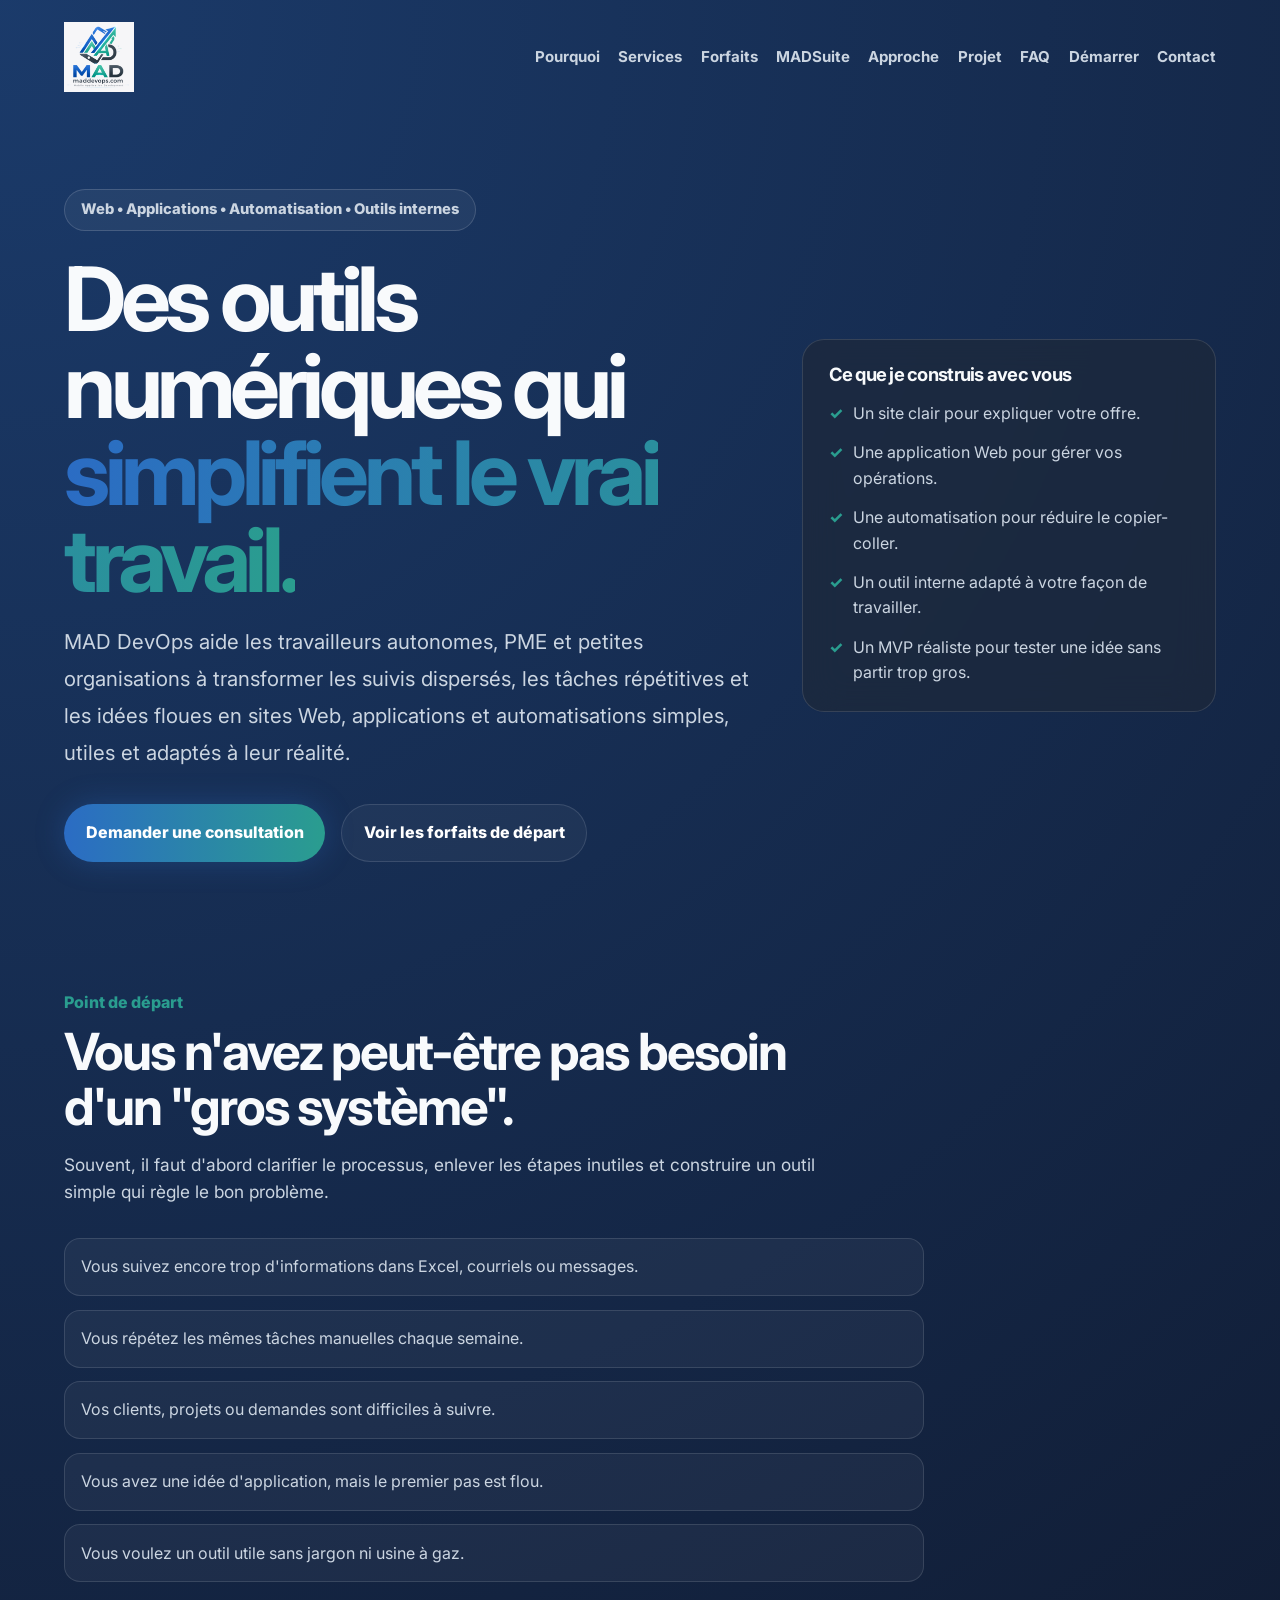
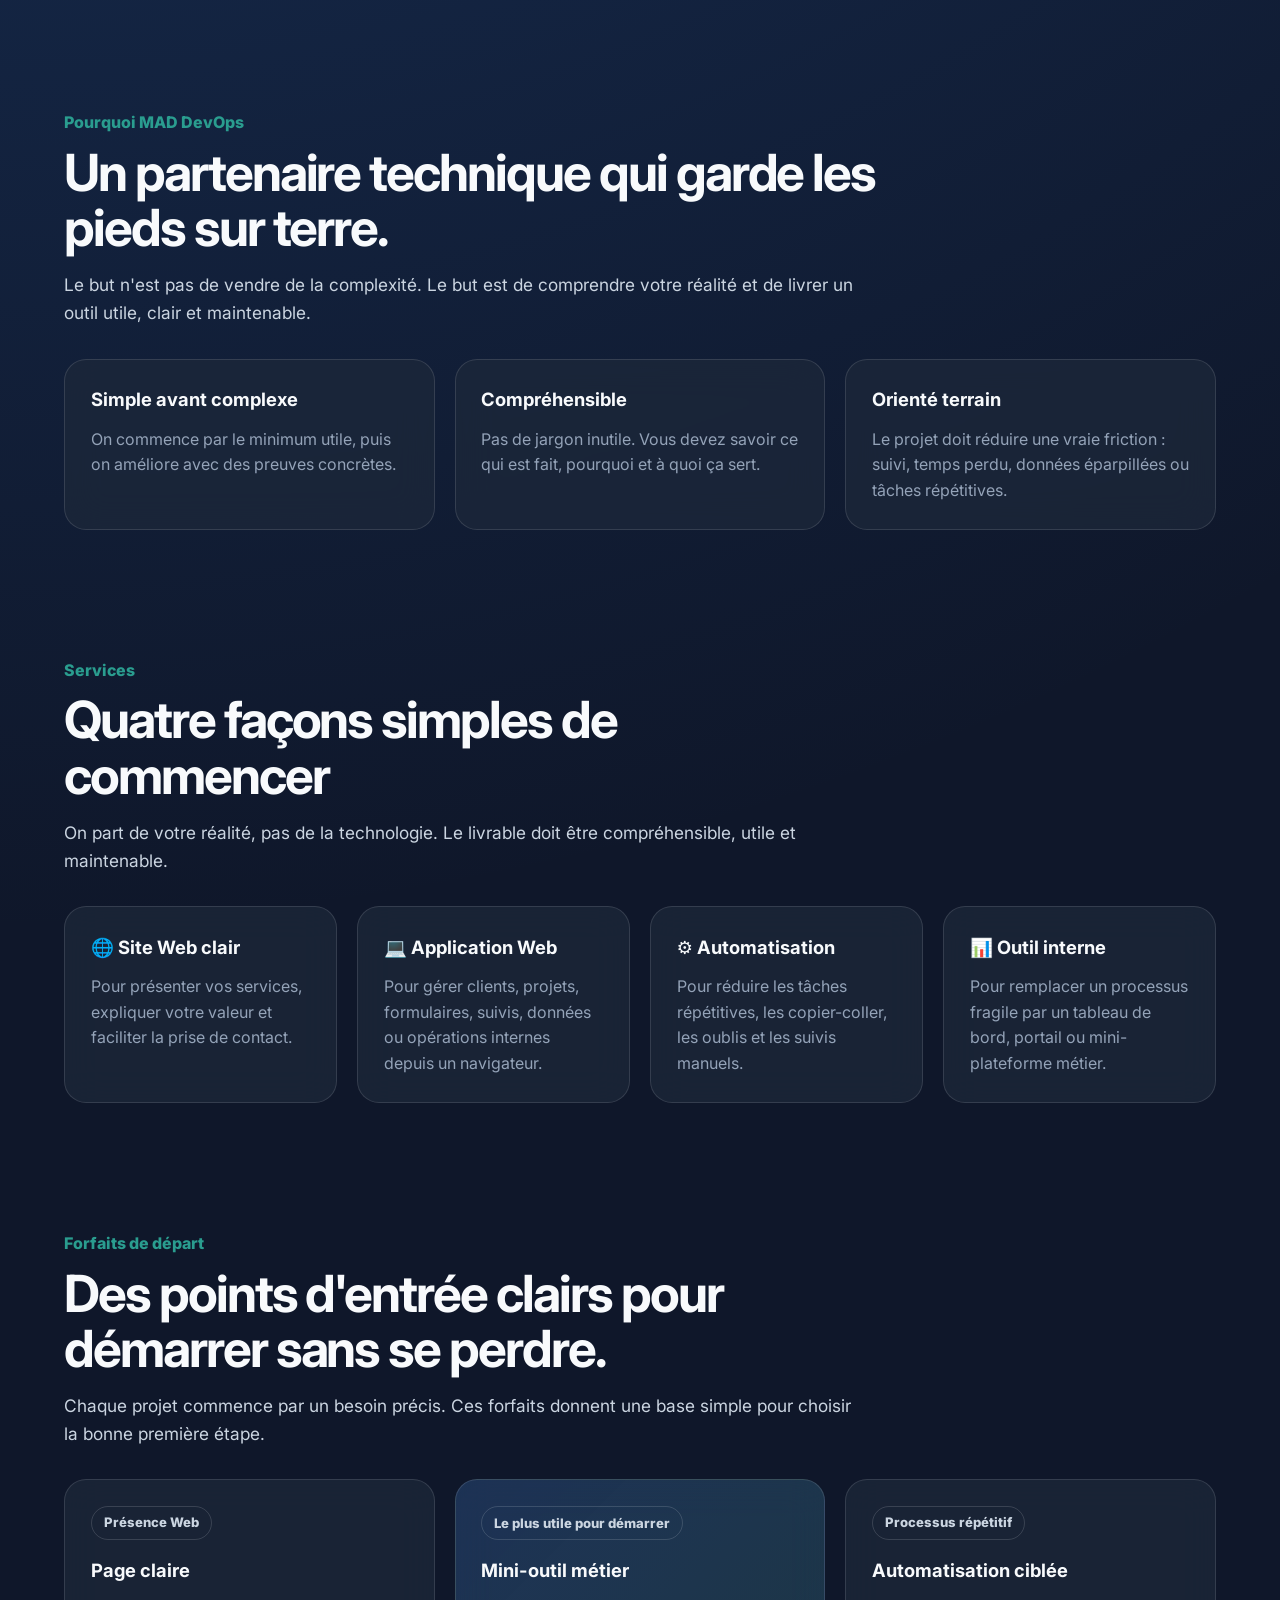
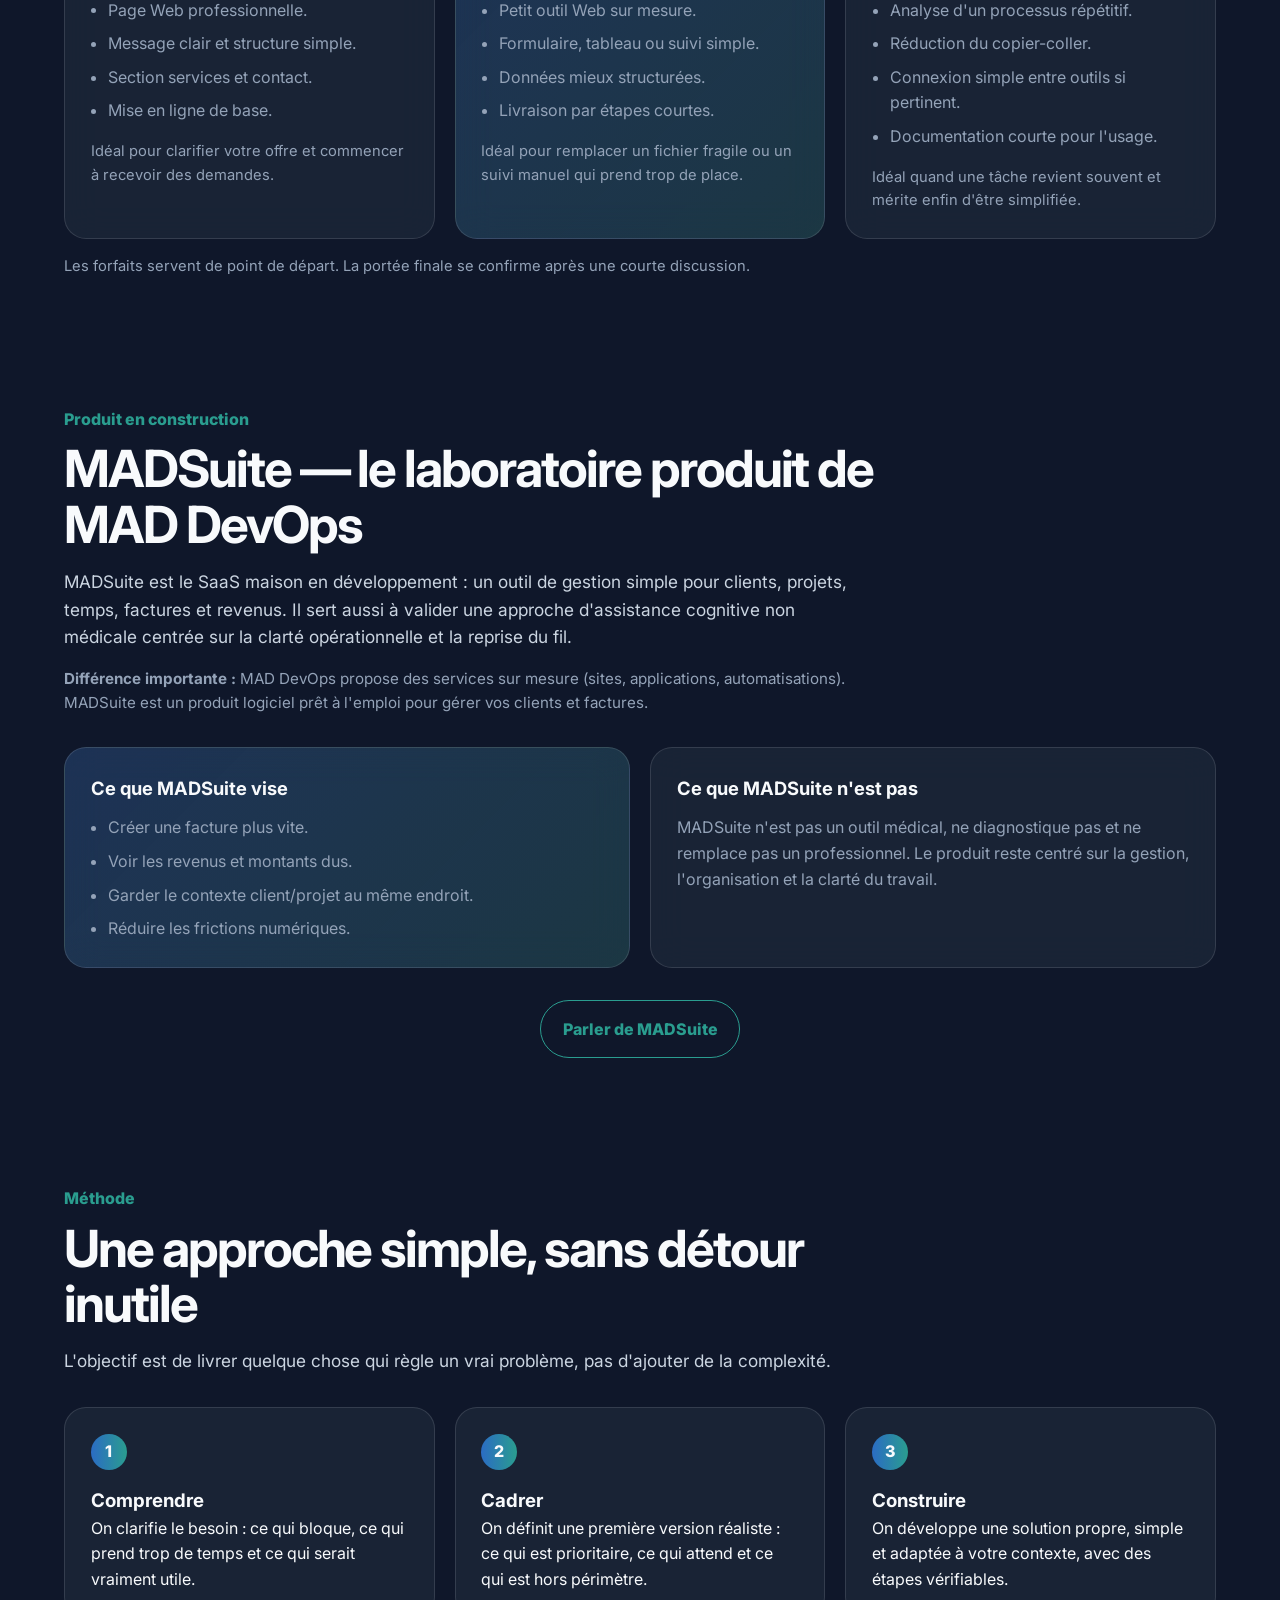
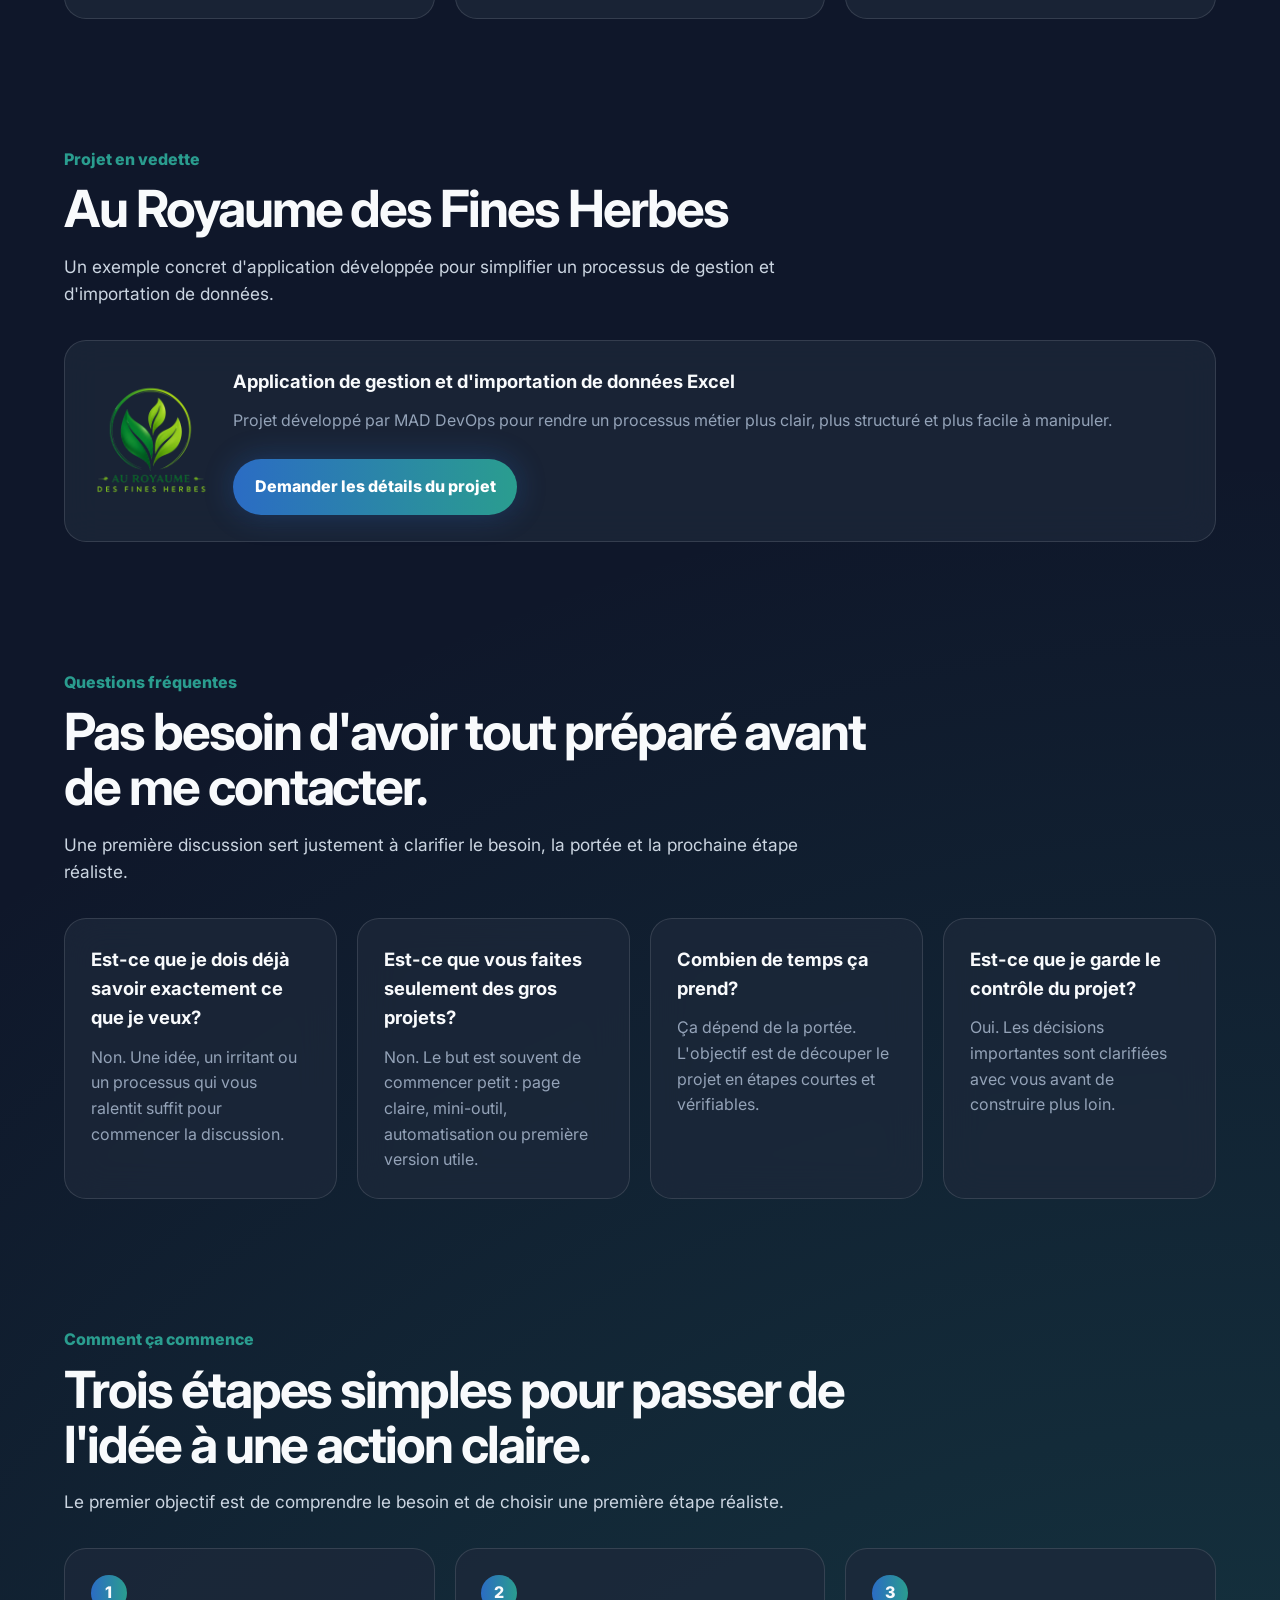
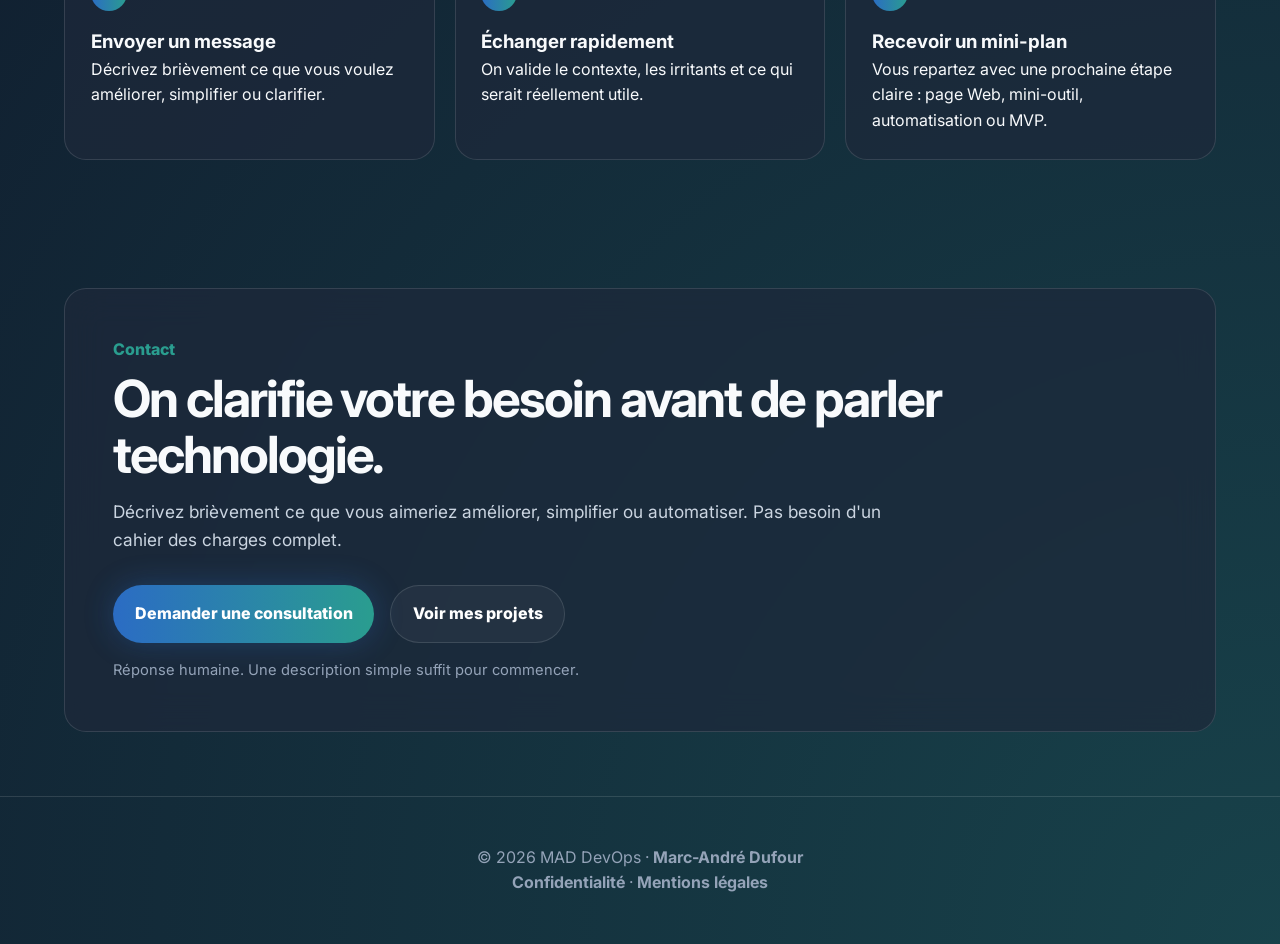
==== index.html @ 0ecfb5ef "feat(site): activer le menu mobile sur l'accueil" ====
<!doctype html>
<html lang="fr-CA">
  <head>
    <meta charset="UTF-8" />
    <meta name="viewport" content="width=device-width, initial-scale=1.0" />
    <title>
      MAD DevOps | Sites Web, applications et automatisations simples
    </title>
    <meta
      name="description"
      content="MAD DevOps aide les travailleurs autonomes, PME et petites organisations à créer des sites Web, applications Web, automatisations et outils internes simples, utiles et adaptés à leur réalité."
    />
    <link rel="canonical" href="https://www.maddevops.com/" />
    <script type="application/ld+json">
      {
        "@context": "https://schema.org",
        "@graph": [
          {
            "@type": "ProfessionalService",
            "@id": "https://www.maddevops.com/#organization",
            "name": "MAD DevOps",
            "url": "https://www.maddevops.com/",
            "email": "contact@maddevops.com",
            "areaServed": "Québec",
            "description": "Sites Web, applications Web, automatisations et outils internes simples pour travailleurs autonomes, PME et petites organisations.",
            "sameAs": ["https://github.com/bleeband"]
          },
          {
            "@type": "WebSite",
            "@id": "https://www.maddevops.com/#website",
            "url": "https://www.maddevops.com/",
            "name": "MAD DevOps",
            "inLanguage": "fr-CA",
            "publisher": {
              "@id": "https://www.maddevops.com/#organization"
            }
          }
        ]
      }
    </script>
    <meta property="og:type" content="website" />
    <meta
      property="og:title"
      content="MAD DevOps | Sites Web, applications et automatisations simples"
    />
    <meta
      property="og:description"
      content="Des solutions numériques simples pour clarifier vos processus, réduire les tâches répétitives et construire des outils adaptés à votre réalité."
    />
    <meta property="og:url" content="https://www.maddevops.com/" />
    <meta
      property="og:image"
      content="https://www.maddevops.com/img/logo.png"
    />
    <meta property="og:locale" content="fr_CA" />
    <meta name="twitter:card" content="summary" />
    <meta
      name="twitter:title"
      content="MAD DevOps | Sites Web, applications et automatisations simples"
    />
    <meta
      name="twitter:description"
      content="Sites Web, applications Web, automatisations et outils internes simples pour travailleurs autonomes, PME et petites organisations."
    />
    <meta
      name="twitter:image"
      content="https://www.maddevops.com/img/logo.png"
    />
    <link rel="icon" href="./img/logo.png" type="image/x-icon" />
    <link rel="preconnect" href="https://fonts.googleapis.com" />
    <link rel="preconnect" href="https://fonts.gstatic.com" crossorigin />
    <link
      href="https://fonts.googleapis.com/css2?family=Inter:wght@300;400;600;700;800&display=swap"
      rel="stylesheet"
    />
    <link rel="stylesheet" href="./assets/css/variables.css" />
    <link rel="stylesheet" href="./assets/css/base.css" />
    <link rel="stylesheet" href="./assets/css/layout.css" />
    <link rel="stylesheet" href="./assets/css/components.css" />
    <link rel="stylesheet" href="./assets/css/components/back-to-top.css" />
    <link rel="stylesheet" href="./assets/css/pages/home.css" />
  </head>
  <body>
    <a class="skip-link" href="#main-content">Aller au contenu principal</a>
    <header class="site-header container">
      <nav class="nav" aria-label="Navigation principale">
        <a class="brand" href="/"
          ><img src="./img/logo.png" alt="MAD DevOps — Accueil"
        /></a>
        <button class="nav-toggle" type="button" aria-controls="main-navigation" aria-expanded="false" aria-label="Ouvrir le menu" data-nav-toggle>☰</button>
        <div class="nav-links" id="main-navigation">
          <a href="#pourquoi">Pourquoi</a><a href="#services">Services</a
          ><a href="#forfaits">Forfaits</a><a href="#madsuite">MADSuite</a
          ><a href="#approche">Approche</a><a href="#projet">Projet</a
          ><a href="#faq">FAQ</a><a href="#demarrer">Démarrer</a
          ><a href="./contact.html">Contact</a>
        </div>
      </nav>
    </header>
    <main id="main-content">
      <section class="hero container" aria-labelledby="hero-title">
        <div class="hero-grid">
          <div>
            <div class="badge">
              Web • Applications • Automatisation • Outils internes
            </div>
            <h1 id="hero-title">
              Des outils numériques qui
              <span class="gradient">simplifient le vrai travail.</span>
            </h1>
            <p class="hero-text">
              MAD DevOps aide les travailleurs autonomes, PME et petites
              organisations à transformer les suivis dispersés, les tâches
              répétitives et les idées floues en sites Web, applications et
              automatisations simples, utiles et adaptés à leur réalité.
            </p>
            <div class="hero-actions">
              <a
                href="./contact.html"
                class="btn btn-primary"
                data-tracking-cta="contact"
                >Demander une consultation</a
              ><a href="#forfaits" class="btn btn-secondary"
                >Voir les forfaits de départ</a
              >
            </div>
          </div>
          <aside class="hero-panel" aria-label="Promesse MAD DevOps">
            <h2>Ce que je construis avec vous</h2>
            <ul>
              <li>Un site clair pour expliquer votre offre.</li>
              <li>Une application Web pour gérer vos opérations.</li>
              <li>Une automatisation pour réduire le copier-coller.</li>
              <li>Un outil interne adapté à votre façon de travailler.</li>
              <li>
                Un MVP réaliste pour tester une idée sans partir trop gros.
              </li>
            </ul>
          </aside>
        </div>
      </section>
      <section class="container" id="probleme" aria-labelledby="probleme-title">
        <div class="section-heading">
          <p class="section-kicker">Point de départ</p>
          <h2 id="probleme-title">
            Vous n'avez peut-être pas besoin d'un "gros système".
          </h2>
          <p class="section-text">
            Souvent, il faut d'abord clarifier le processus, enlever les étapes
            inutiles et construire un outil simple qui règle le bon problème.
          </p>
        </div>
        <ul class="problem-list">
          <li>
            Vous suivez encore trop d'informations dans Excel, courriels ou
            messages.
          </li>
          <li>Vous répétez les mêmes tâches manuelles chaque semaine.</li>
          <li>Vos clients, projets ou demandes sont difficiles à suivre.</li>
          <li>
            Vous avez une idée d'application, mais le premier pas est flou.
          </li>
          <li>Vous voulez un outil utile sans jargon ni usine à gaz.</li>
        </ul>
      </section>
      <section class="container" id="pourquoi" aria-labelledby="pourquoi-title">
        <div class="section-heading">
          <p class="section-kicker">Pourquoi MAD DevOps</p>
          <h2 id="pourquoi-title">
            Un partenaire technique qui garde les pieds sur terre.
          </h2>
          <p class="section-text">
            Le but n'est pas de vendre de la complexité. Le but est de
            comprendre votre réalité et de livrer un outil utile, clair et
            maintenable.
          </p>
        </div>
        <div class="grid">
          <article class="card">
            <h3>Simple avant complexe</h3>
            <p>
              On commence par le minimum utile, puis on améliore avec des
              preuves concrètes.
            </p>
          </article>
          <article class="card">
            <h3>Compréhensible</h3>
            <p>
              Pas de jargon inutile. Vous devez savoir ce qui est fait, pourquoi
              et à quoi ça sert.
            </p>
          </article>
          <article class="card">
            <h3>Orienté terrain</h3>
            <p>
              Le projet doit réduire une vraie friction : suivi, temps perdu,
              données éparpillées ou tâches répétitives.
            </p>
          </article>
        </div>
      </section>
      <section class="container" id="services" aria-labelledby="services-title">
        <div class="section-heading">
          <p class="section-kicker">Services</p>
          <h2 id="services-title">Quatre façons simples de commencer</h2>
          <p class="section-text">
            On part de votre réalité, pas de la technologie. Le livrable doit
            être compréhensible, utile et maintenable.
          </p>
        </div>
        <div class="grid">
          <article class="card">
            <h3>🌐 Site Web clair</h3>
            <p>
              Pour présenter vos services, expliquer votre valeur et faciliter
              la prise de contact.
            </p>
          </article>
          <article class="card">
            <h3>💻 Application Web</h3>
            <p>
              Pour gérer clients, projets, formulaires, suivis, données ou
              opérations internes depuis un navigateur.
            </p>
          </article>
          <article class="card">
            <h3>⚙️ Automatisation</h3>
            <p>
              Pour réduire les tâches répétitives, les copier-coller, les oublis
              et les suivis manuels.
            </p>
          </article>
          <article class="card">
            <h3>📊 Outil interne</h3>
            <p>
              Pour remplacer un processus fragile par un tableau de bord,
              portail ou mini-plateforme métier.
            </p>
          </article>
        </div>
      </section>
      <section class="container" id="forfaits" aria-labelledby="forfaits-title">
        <div class="section-heading">
          <p class="section-kicker">Forfaits de départ</p>
          <h2 id="forfaits-title">
            Des points d'entrée clairs pour démarrer sans se perdre.
          </h2>
          <p class="section-text">
            Chaque projet commence par un besoin précis. Ces forfaits donnent
            une base simple pour choisir la bonne première étape.
          </p>
        </div>
        <div class="grid">
          <article class="card package-card">
            <div class="package-label">Présence Web</div>
            <h3>Page claire</h3>
            <ul>
              <li>Page Web professionnelle.</li>
              <li>Message clair et structure simple.</li>
              <li>Section services et contact.</li>
              <li>Mise en ligne de base.</li>
            </ul>
            <p class="package-note">
              Idéal pour clarifier votre offre et commencer à recevoir des
              demandes.
            </p>
          </article>
          <article class="card package-card featured">
            <div class="package-label">Le plus utile pour démarrer</div>
            <h3>Mini-outil métier</h3>
            <ul>
              <li>Petit outil Web sur mesure.</li>
              <li>Formulaire, tableau ou suivi simple.</li>
              <li>Données mieux structurées.</li>
              <li>Livraison par étapes courtes.</li>
            </ul>
            <p class="package-note">
              Idéal pour remplacer un fichier fragile ou un suivi manuel qui
              prend trop de place.
            </p>
          </article>
          <article class="card package-card">
            <div class="package-label">Processus répétitif</div>
            <h3>Automatisation ciblée</h3>
            <ul>
              <li>Analyse d'un processus répétitif.</li>
              <li>Réduction du copier-coller.</li>
              <li>Connexion simple entre outils si pertinent.</li>
              <li>Documentation courte pour l'usage.</li>
            </ul>
            <p class="package-note">
              Idéal quand une tâche revient souvent et mérite enfin d'être
              simplifiée.
            </p>
          </article>
        </div>
        <p class="contact-note">
          Les forfaits servent de point de départ. La portée finale se confirme
          après une courte discussion.
        </p>
      </section>
      <section class="container" id="madsuite" aria-labelledby="madsuite-title">
        <div class="section-heading">
          <p class="section-kicker">Produit en construction</p>
          <h2 id="madsuite-title">
            MADSuite — le laboratoire produit de MAD DevOps
          </h2>
          <p class="section-text">
            MADSuite est le SaaS maison en développement : un outil de gestion
            simple pour clients, projets, temps, factures et revenus. Il sert
            aussi à valider une approche d'assistance cognitive non médicale
            centrée sur la clarté opérationnelle et la reprise du fil.
          </p>
          <p class="disclaimer-note">
            <strong>Différence importante :</strong> MAD DevOps propose des
            services sur mesure (sites, applications, automatisations). MADSuite
            est un produit logiciel prêt à l'emploi pour gérer vos clients et
            factures.
          </p>
        </div>
        <div class="grid">
          <article class="card callout">
            <h3>Ce que MADSuite vise</h3>
            <ul>
              <li>Créer une facture plus vite.</li>
              <li>Voir les revenus et montants dus.</li>
              <li>Garder le contexte client/projet au même endroit.</li>
              <li>Réduire les frictions numériques.</li>
            </ul>
          </article>
          <article class="card">
            <h3>Ce que MADSuite n'est pas</h3>
            <p>
              MADSuite n'est pas un outil médical, ne diagnostique pas et ne
              remplace pas un professionnel. Le produit reste centré sur la
              gestion, l'organisation et la clarté du travail.
            </p>
          </article>
        </div>
        <div class="madsuite-actions">
          <a
            href="./contact.html?need=madsuite"
            class="btn btn-madsuite"
            data-tracking-cta="madsuite_signup"
            >Parler de MADSuite</a
          >
        </div>
      </section>
      <section class="container" id="approche" aria-labelledby="approche-title">
        <div class="section-heading">
          <p class="section-kicker">Méthode</p>
          <h2 id="approche-title">Une approche simple, sans détour inutile</h2>
          <p class="section-text">
            L'objectif est de livrer quelque chose qui règle un vrai problème,
            pas d'ajouter de la complexité.
          </p>
        </div>
        <div class="steps">
          <article class="step">
            <h3>Comprendre</h3>
            <p>
              On clarifie le besoin : ce qui bloque, ce qui prend trop de temps
              et ce qui serait vraiment utile.
            </p>
          </article>
          <article class="step">
            <h3>Cadrer</h3>
            <p>
              On définit une première version réaliste : ce qui est prioritaire,
              ce qui attend et ce qui est hors périmètre.
            </p>
          </article>
          <article class="step">
            <h3>Construire</h3>
            <p>
              On développe une solution propre, simple et adaptée à votre
              contexte, avec des étapes vérifiables.
            </p>
          </article>
        </div>
      </section>
      <section class="container" id="projet" aria-labelledby="projet-title">
        <div class="section-heading">
          <p class="section-kicker">Projet en vedette</p>
          <h2 id="projet-title">Au Royaume des Fines Herbes</h2>
          <p class="section-text">
            Un exemple concret d'application développée pour simplifier un
            processus de gestion et d'importation de données.
          </p>
        </div>
        <article class="card spotlight">
          <img
            src="./img/projet/logo_sf.png"
            alt="Logo Au Royaume des Fines Herbes"
            loading="lazy"
          />
          <div>
            <h3>Application de gestion et d'importation de données Excel</h3>
            <p>
              Projet développé par MAD DevOps pour rendre un processus métier
              plus clair, plus structuré et plus facile à manipuler.
            </p>
            <br /><a
              class="btn btn-primary"
              href="./contact.html?project=fines-herbes"
              data-tracking-cta="project"
              >Demander les détails du projet</a
            >
          </div>
        </article>
      </section>
      <section class="container" id="faq" aria-labelledby="faq-title">
        <div class="section-heading">
          <p class="section-kicker">Questions fréquentes</p>
          <h2 id="faq-title">
            Pas besoin d'avoir tout préparé avant de me contacter.
          </h2>
          <p class="section-text">
            Une première discussion sert justement à clarifier le besoin, la
            portée et la prochaine étape réaliste.
          </p>
        </div>
        <div class="faq-grid">
          <article class="faq-item">
            <h3>Est-ce que je dois déjà savoir exactement ce que je veux?</h3>
            <p>
              Non. Une idée, un irritant ou un processus qui vous ralentit
              suffit pour commencer la discussion.
            </p>
          </article>
          <article class="faq-item">
            <h3>Est-ce que vous faites seulement des gros projets?</h3>
            <p>
              Non. Le but est souvent de commencer petit : page claire,
              mini-outil, automatisation ou première version utile.
            </p>
          </article>
          <article class="faq-item">
            <h3>Combien de temps ça prend?</h3>
            <p>
              Ça dépend de la portée. L'objectif est de découper le projet en
              étapes courtes et vérifiables.
            </p>
          </article>
          <article class="faq-item">
            <h3>Est-ce que je garde le contrôle du projet?</h3>
            <p>
              Oui. Les décisions importantes sont clarifiées avec vous avant de
              construire plus loin.
            </p>
          </article>
        </div>
      </section>
      <section class="container" id="demarrer" aria-labelledby="demarrer-title">
        <div class="section-heading">
          <p class="section-kicker">Comment ça commence</p>
          <h2 id="demarrer-title">
            Trois étapes simples pour passer de l'idée à une action claire.
          </h2>
          <p class="section-text">
            Le premier objectif est de comprendre le besoin et de choisir une
            première étape réaliste.
          </p>
        </div>
        <div class="steps">
          <article class="step">
            <h3>Envoyer un message</h3>
            <p>
              Décrivez brièvement ce que vous voulez améliorer, simplifier ou
              clarifier.
            </p>
          </article>
          <article class="step">
            <h3>Échanger rapidement</h3>
            <p>
              On valide le contexte, les irritants et ce qui serait réellement
              utile.
            </p>
          </article>
          <article class="step">
            <h3>Recevoir un mini-plan</h3>
            <p>
              Vous repartez avec une prochaine étape claire : page Web,
              mini-outil, automatisation ou MVP.
            </p>
          </article>
        </div>
      </section>
      <section class="container" id="contact" aria-labelledby="contact-title">
        <div class="contact-box">
          <p class="section-kicker">Contact</p>
          <h2 id="contact-title">
            On clarifie votre besoin avant de parler technologie.
          </h2>
          <p class="section-text">
            Décrivez brièvement ce que vous aimeriez améliorer, simplifier ou
            automatiser. Pas besoin d'un cahier des charges complet.
          </p>
          <div class="hero-actions">
            <a
              href="./contact.html"
              class="btn btn-primary"
              data-tracking-cta="contact"
              >Demander une consultation</a
            ><a
              href="https://github.com/bleeband"
              target="_blank"
              rel="noopener noreferrer"
              class="btn btn-secondary"
              >Voir mes projets</a
            >
          </div>
          <p class="contact-note">
            Réponse humaine. Une description simple suffit pour commencer.
          </p>
        </div>
      </section>
    </main>
    <footer class="site-footer">
      © 2026 MAD DevOps ·
      <a href="mailto:contact@maddevops.com">Marc-André Dufour</a><br />
      <a href="./confidentialite.html">Confidentialité</a> ·
      <a href="./mentions-legales.html">Mentions légales</a>
    </footer>
    <button
      id="back-to-top"
      class="back-to-top"
      type="button"
      aria-label="Retourner en haut de la page"
      title="Retour en haut"
      hidden
    >
      <span aria-hidden="true">↑</span>
    </button>
    <script src="./assets/js/tracking.js" defer></script>
    <script src="./assets/js/mobile-nav.js" defer></script>
    <script src="./assets/js/back-to-top.js" defer></script>
  </body>
</html>
---- assets/css/variables.css ----
:root {
  --bg: #0f172a;
  --card: rgba(30, 41, 59, 0.72);
  --border: rgba(255, 255, 255, 0.12);
  --primary: #2b6cc4;
  --secondary: #2a9d8f;
  --text: #f8fafc;
  --muted: #cbd5e1;
  --muted-soft: #94a3b8;
  --white: #fff;
  --radius: 22px;
  --max-width: 1160px;
}
---- assets/css/base.css ----
* {
  margin: 0;
  padding: 0;
  box-sizing: border-box;
}

html {
  scroll-behavior: smooth;
}

body {
  font-family: "Inter", system-ui, -apple-system, BlinkMacSystemFont, "Segoe UI", sans-serif;
  background:
    radial-gradient(circle at top left, rgba(43, 108, 196, 0.42) 0%, transparent 34%),
    radial-gradient(circle at bottom right, rgba(42, 157, 143, 0.32) 0%, transparent 28%),
    var(--bg);
  color: var(--text);
  min-height: 100vh;
  line-height: 1.6;
}

a {
  color: inherit;
}

@media (prefers-reduced-motion: reduce) {
  *,
  *::before,
  *::after {
    animation-duration: 0.01ms !important;
    animation-iteration-count: 1 !important;
    scroll-behavior: auto !important;
    transition-duration: 0.01ms !important;
  }
}
---- assets/css/layout.css ----
.container {
  width: min(var(--max-width), 90%);
  margin: 0 auto;
}
.site-header {
  padding: 1.35rem 0;
}
.nav {
  display: flex;
  justify-content: space-between;
  align-items: center;
  gap: 1.5rem;
  flex-wrap: wrap;
}
.nav-toggle {
  display: none;
  min-width: 48px;
  min-height: 48px;
  border: 1px solid var(--border);
  border-radius: 0.75rem;
  background: rgba(255, 255, 255, 0.06);
  color: var(--white);
  font-size: 1.35rem;
  cursor: pointer;
}
.nav-toggle:focus-visible {
  outline: 3px solid var(--secondary);
  outline-offset: 4px;
}
.brand {
  display: inline-flex;
  align-items: center;
  text-decoration: none;
}
.brand img {
  height: 70px;
  width: auto;
  display: block;
}
.nav-links {
  display: flex;
  gap: 1.15rem;
  flex-wrap: wrap;
  align-items: center;
}
.nav-links a {
  color: var(--muted);
  text-decoration: none;
  font-weight: 700;
  font-size: 0.94rem;
}
.nav-links a:hover {
  color: var(--white);
}
@media (max-width: 860px) {
  .nav {
    align-items: center;
  }
  .brand img {
    height: 62px;
  }
  .nav-toggle {
    display: inline-flex;
    align-items: center;
    justify-content: center;
  }
  .nav-links {
    display: none;
    width: 100%;
    flex-direction: column;
    align-items: stretch;
    gap: 0.25rem;
    padding-top: 0.5rem;
  }
  .nav-links.is-open {
    display: flex;
  }
  .nav-links a {
    width: 100%;
    padding: 0.55rem 0;
  }
}
---- assets/css/components.css ----
.skip-link {
  position: absolute;
  left: 1rem;
  top: 1rem;
  transform: translateY(-160%);
  background: var(--white);
  color: var(--bg);
  padding: 0.75rem 1rem;
  border-radius: 999px;
  font-weight: 800;
  text-decoration: none;
  z-index: 1000;
}
.skip-link:focus {
  transform: translateY(0);
}
.btn {
  display: inline-flex;
  align-items: center;
  justify-content: center;
  min-height: 48px;
  padding: 0.95rem 1.35rem;
  border-radius: 999px;
  text-decoration: none;
  font-weight: 800;
  transition:
    transform 0.2s ease,
    background 0.2s ease,
    border-color 0.2s ease;
}
.btn-primary {
  background: linear-gradient(90deg, var(--primary), var(--secondary));
  color: var(--white);
  box-shadow: 0 0 30px rgba(43, 108, 196, 0.32);
}
.btn-primary:hover {
  transform: translateY(-2px);
}
.btn-secondary {
  border: 1px solid var(--border);
  color: var(--white);
  background: rgba(255, 255, 255, 0.04);
}
.btn-secondary:hover {
  border-color: rgba(255, 255, 255, 0.28);
  background: rgba(255, 255, 255, 0.08);
}
a:focus-visible,
.btn:focus-visible {
  outline: 3px solid var(--secondary);
  outline-offset: 4px;
}
.badge {
  display: inline-flex;
  width: fit-content;
  padding: 0.5rem 1rem;
  border: 1px solid rgba(255, 255, 255, 0.15);
  border-radius: 999px;
  margin-bottom: 1.5rem;
  color: var(--muted);
  background: rgba(255, 255, 255, 0.05);
  font-weight: 800;
  font-size: 0.92rem;
}
---- assets/css/components/back-to-top.css ----
.back-to-top {
  position: fixed;
  bottom: 2rem;
  right: 2rem;
  z-index: 999;
  display: inline-flex;
  align-items: center;
  justify-content: center;
  width: 48px;
  height: 48px;
  border-radius: 999px;
  border: 1px solid var(--border);
  background: rgba(255, 255, 255, 0.04);
  color: var(--white);
  font-size: 1.25rem;
  font-weight: 800;
  cursor: pointer;
  opacity: 0;
  visibility: hidden;
  transform: translateY(16px);
  transition: opacity 0.3s ease, visibility 0.3s ease, transform 0.3s ease, background 0.2s ease, border-color 0.2s ease;
}

.back-to-top.is-visible {
  opacity: 1;
  visibility: visible;
  transform: translateY(0);
}

.back-to-top:hover {
  background: rgba(255, 255, 255, 0.08);
  border-color: rgba(255, 255, 255, 0.28);
}

.back-to-top.is-visible:hover {
  transform: translateY(-2px);
}

.back-to-top:focus-visible {
  outline: 3px solid var(--secondary);
  outline-offset: 4px;
}

@media (max-width: 860px) {
  .back-to-top {
    bottom: 1.5rem;
    right: 1.5rem;
    width: 44px;
    height: 44px;
  }
}
---- assets/css/pages/home.css ----
.hero {
  padding: 4.75rem 0 4rem;
}
.hero-grid {
  display: grid;
  grid-template-columns: minmax(0, 1.25fr) minmax(280px, 0.75fr);
  gap: 3rem;
  align-items: center;
}

h1 {
  max-width: 900px;
  font-size: clamp(2.65rem, 7vw, 5.55rem);
  line-height: 0.98;
  letter-spacing: -0.06em;
  margin-bottom: 1.35rem;
}
.gradient {
  background: linear-gradient(90deg, var(--primary), var(--secondary));
  -webkit-background-clip: text;
  background-clip: text;
  -webkit-text-fill-color: transparent;
}
.hero-text {
  color: var(--muted);
  font-size: clamp(1.08rem, 2vw, 1.28rem);
  max-width: 780px;
  line-height: 1.8;
}
.hero-actions {
  margin-top: 2rem;
  display: flex;
  gap: 1rem;
  flex-wrap: wrap;
}

.hero-panel,
.card,
.contact-box,
.faq-item {
  background: var(--card);
  border: 1px solid var(--border);
  border-radius: var(--radius);
  backdrop-filter: blur(18px);
}
.hero-panel,
.card,
.faq-item {
  padding: 1.6rem;
}
.hero-panel h2 {
  font-size: 1.15rem;
  margin-bottom: 1rem;
}
.hero-panel ul {
  list-style: none;
  display: grid;
  gap: 0.85rem;
}
.hero-panel li {
  color: var(--muted);
  display: flex;
  gap: 0.65rem;
}
.hero-panel li::before {
  content: "✓";
  color: var(--secondary);
  font-weight: 800;
}
section {
  padding: 4rem 0;
}
.section-heading {
  max-width: 820px;
  margin-bottom: 2rem;
}
.section-kicker {
  color: var(--secondary);
  font-weight: 800;
  margin-bottom: 0.55rem;
}
h2 {
  font-size: clamp(2rem, 4vw, 3.2rem);
  line-height: 1.08;
  letter-spacing: -0.04em;
  margin-bottom: 1rem;
}
.section-text {
  color: var(--muted);
  font-size: 1.08rem;
  max-width: 800px;
}
.grid,
.faq-grid {
  display: grid;
  grid-template-columns: repeat(auto-fit, minmax(245px, 1fr));
  gap: 1.25rem;
}
.card h3,
.faq-item h3 {
  margin-bottom: 0.75rem;
  font-size: 1.15rem;
}
.card p,
.card li,
.faq-item p {
  color: var(--muted-soft);
}
.card ul {
  padding-left: 1.1rem;
  display: grid;
  gap: 0.5rem;
}
.problem-list {
  display: grid;
  gap: 0.85rem;
  margin-top: 1.5rem;
  max-width: 860px;
}
.problem-list li {
  list-style: none;
  background: rgba(255, 255, 255, 0.045);
  border: 1px solid var(--border);
  border-radius: 16px;
  padding: 0.95rem 1rem;
  color: var(--muted);
}
.package-label {
  width: fit-content;
  margin-bottom: 1rem;
  padding: 0.35rem 0.75rem;
  border-radius: 999px;
  border: 1px solid rgba(255, 255, 255, 0.14);
  color: var(--muted);
  font-size: 0.82rem;
  font-weight: 800;
}
.package-card.featured,
.callout {
  background:
    linear-gradient(135deg, rgba(43, 108, 196, 0.24), rgba(42, 157, 143, 0.18)),
    rgba(255, 255, 255, 0.045);
}
.package-note,
.contact-note {
  margin-top: 1rem;
  color: var(--muted-soft);
  font-size: 0.92rem;
}
.steps {
  display: grid;
  grid-template-columns: repeat(auto-fit, minmax(230px, 1fr));
  gap: 1.25rem;
  counter-reset: steps;
}
.step {
  counter-increment: steps;
  position: relative;
  background: var(--card);
  border: 1px solid var(--border);
  border-radius: var(--radius);
  padding: 1.6rem;
}
.step::before {
  content: counter(steps);
  display: inline-flex;
  align-items: center;
  justify-content: center;
  width: 36px;
  height: 36px;
  margin-bottom: 1rem;
  border-radius: 50%;
  background: linear-gradient(90deg, var(--primary), var(--secondary));
  font-weight: 800;
}
.spotlight {
  display: grid;
  grid-template-columns: 120px minmax(0, 1fr);
  gap: 1.4rem;
  align-items: center;
}
.spotlight img {
  width: 100%;
  max-width: 120px;
  height: auto;
  display: block;
}
.contact-box {
  padding: clamp(1.6rem, 4vw, 3rem);
}
footer {
  text-align: center;
  padding: 3rem 1rem;
  color: var(--muted-soft);
  border-top: 1px solid var(--border);
}
footer a {
  color: inherit;
  text-decoration: none;
  font-weight: 700;
}
footer a:hover {
  text-decoration: underline;
}

@media (max-width: 860px) {
  .hero-grid {
    grid-template-columns: 1fr;
  }
}
@media (max-width: 620px) {
  .hero {
    padding-top: 3rem;
  }
  .hero-actions {
    flex-direction: column;
  }

  .spotlight {
    grid-template-columns: 1fr;
  }
}
.disclaimer-note {
  margin-top: 1rem;
  color: var(--muted-soft);
  font-size: 0.95rem;
}

.btn-madsuite {
  border: 1px solid var(--secondary);
  color: var(--secondary);
}

.madsuite-actions {
  margin-top: 2rem;
  text-align: center;
}
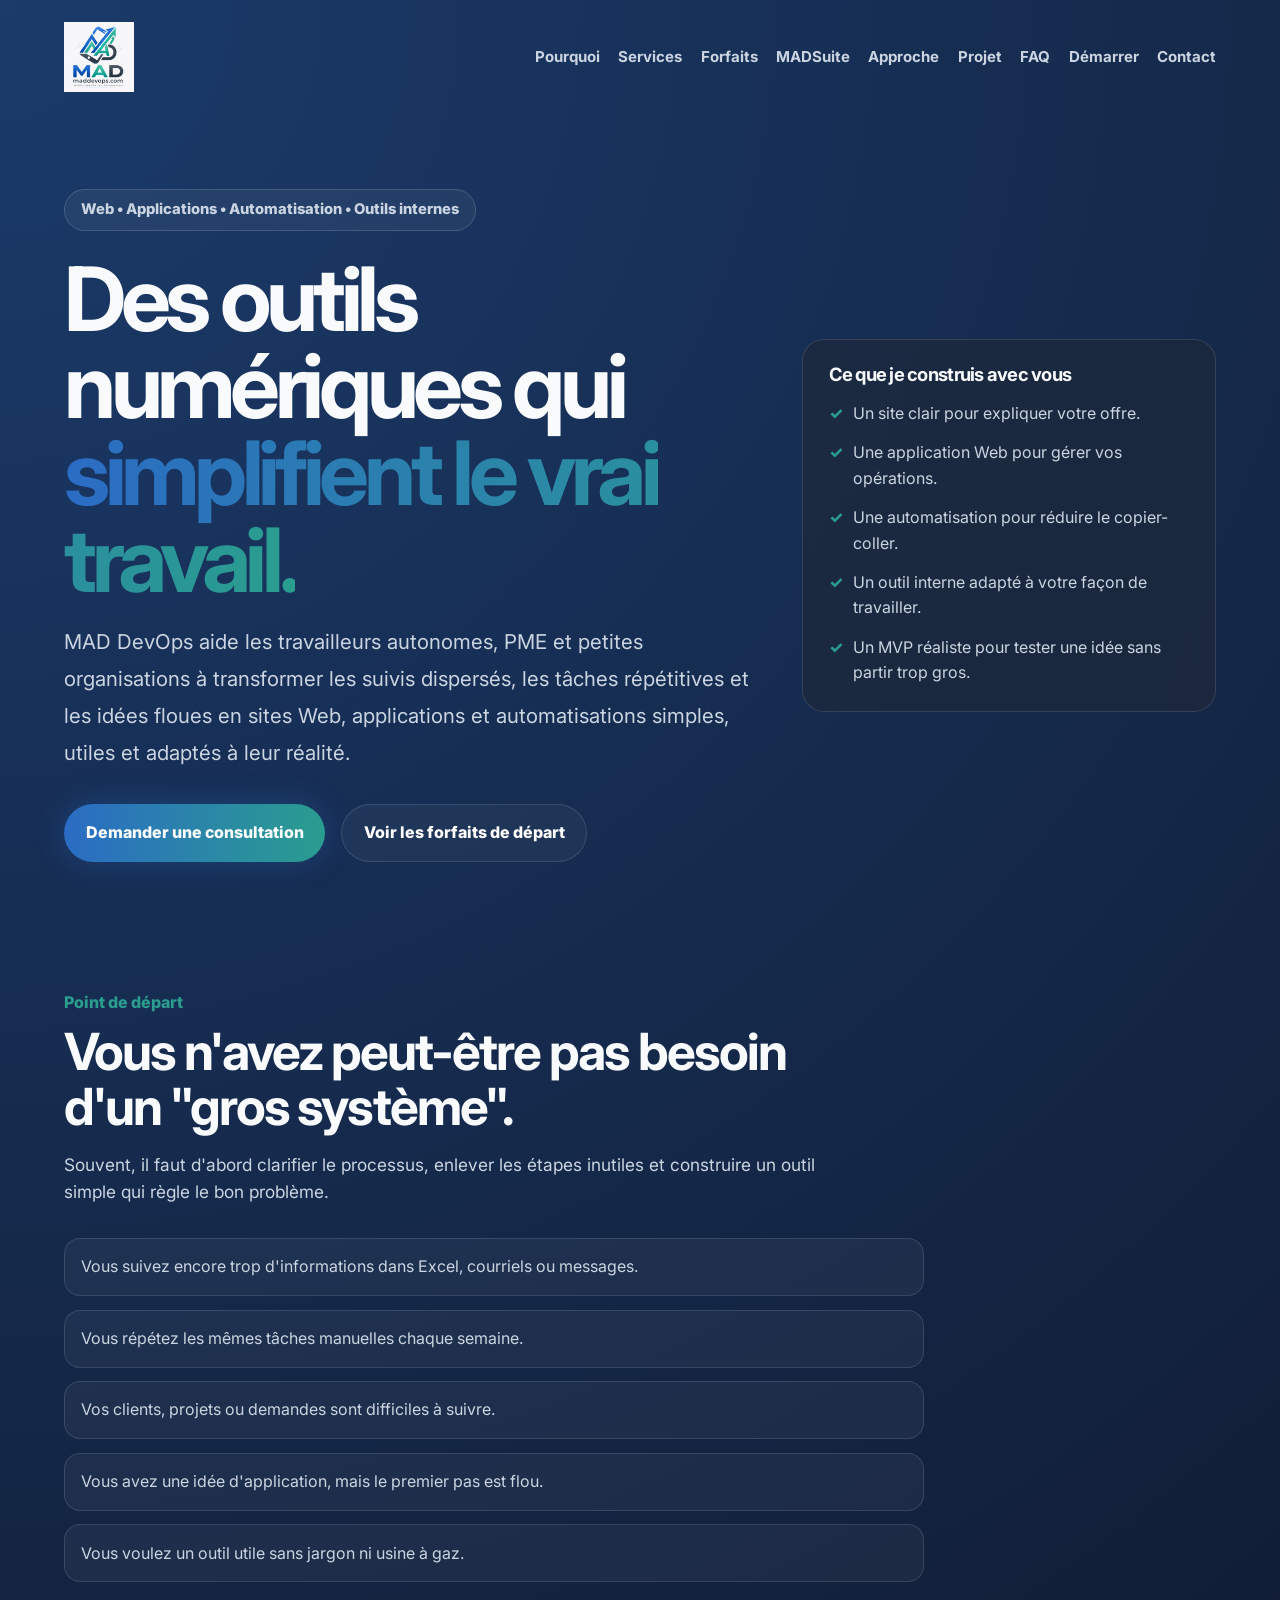
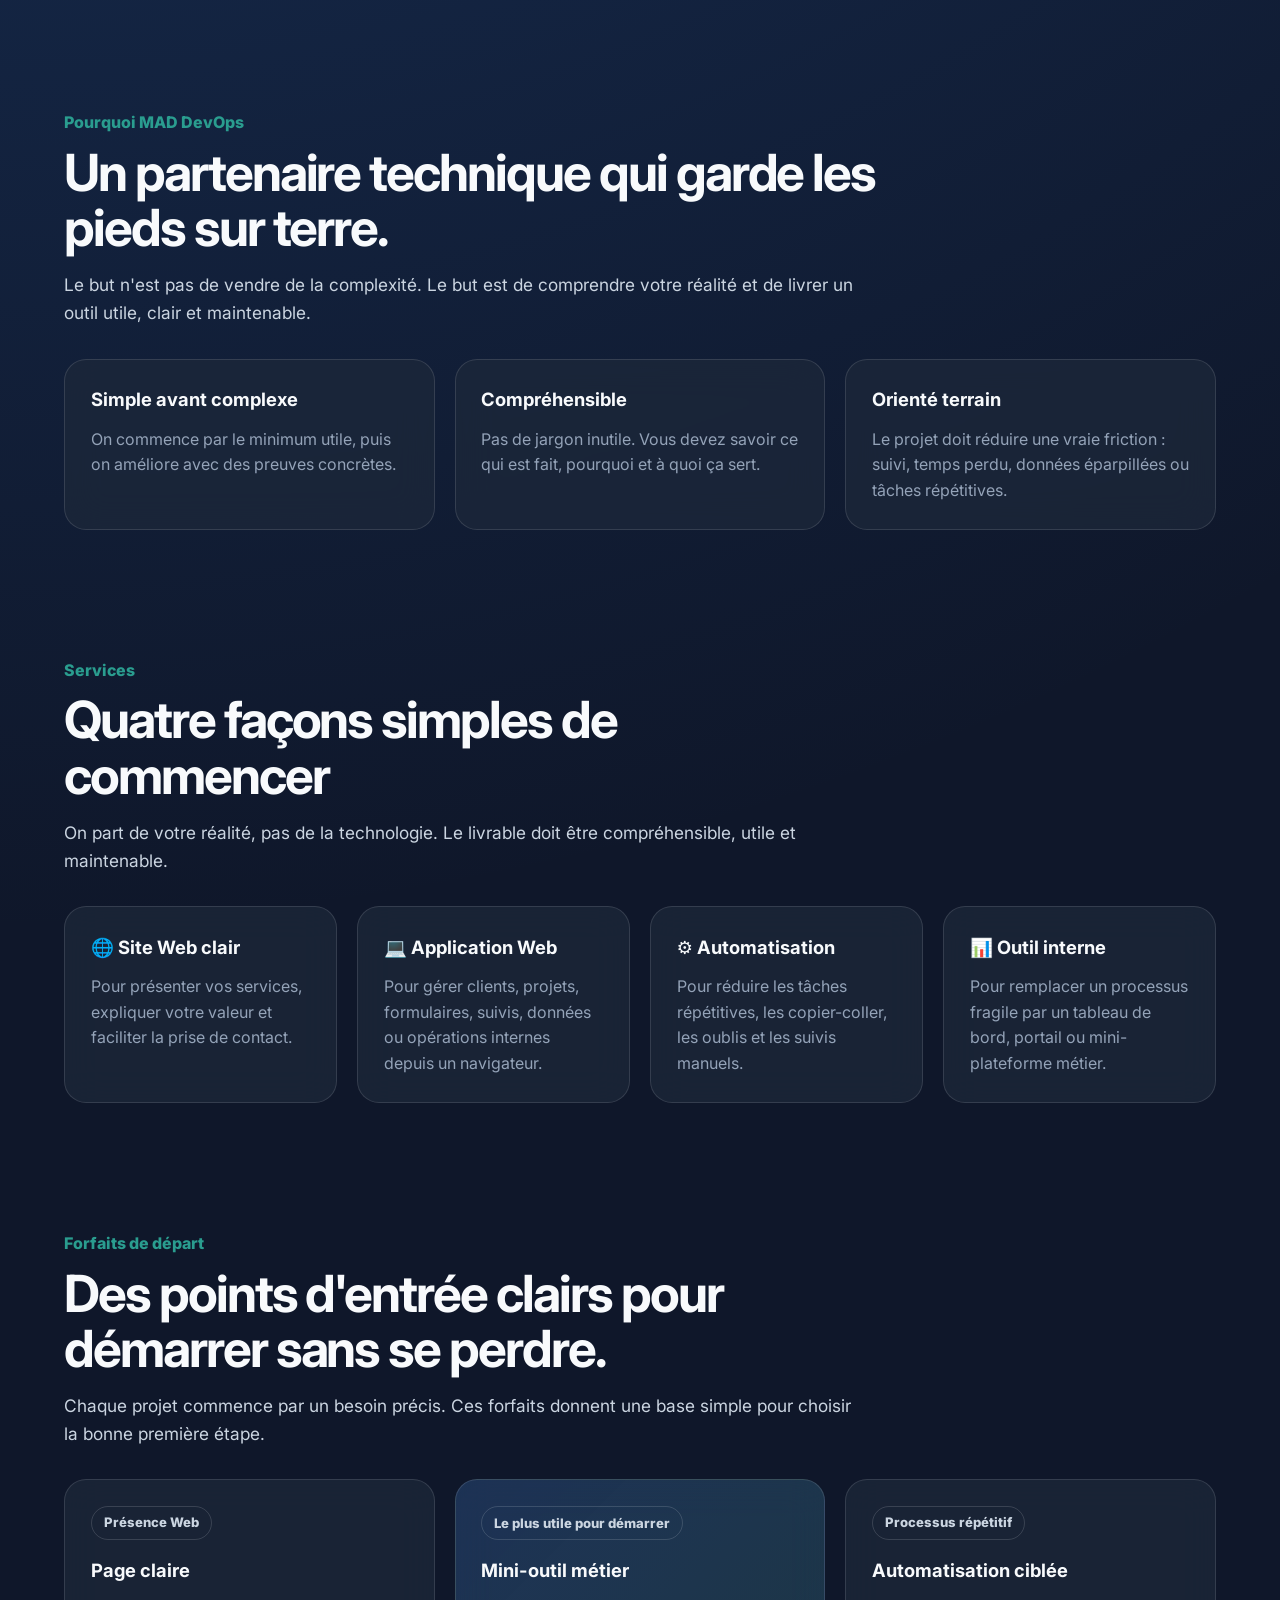
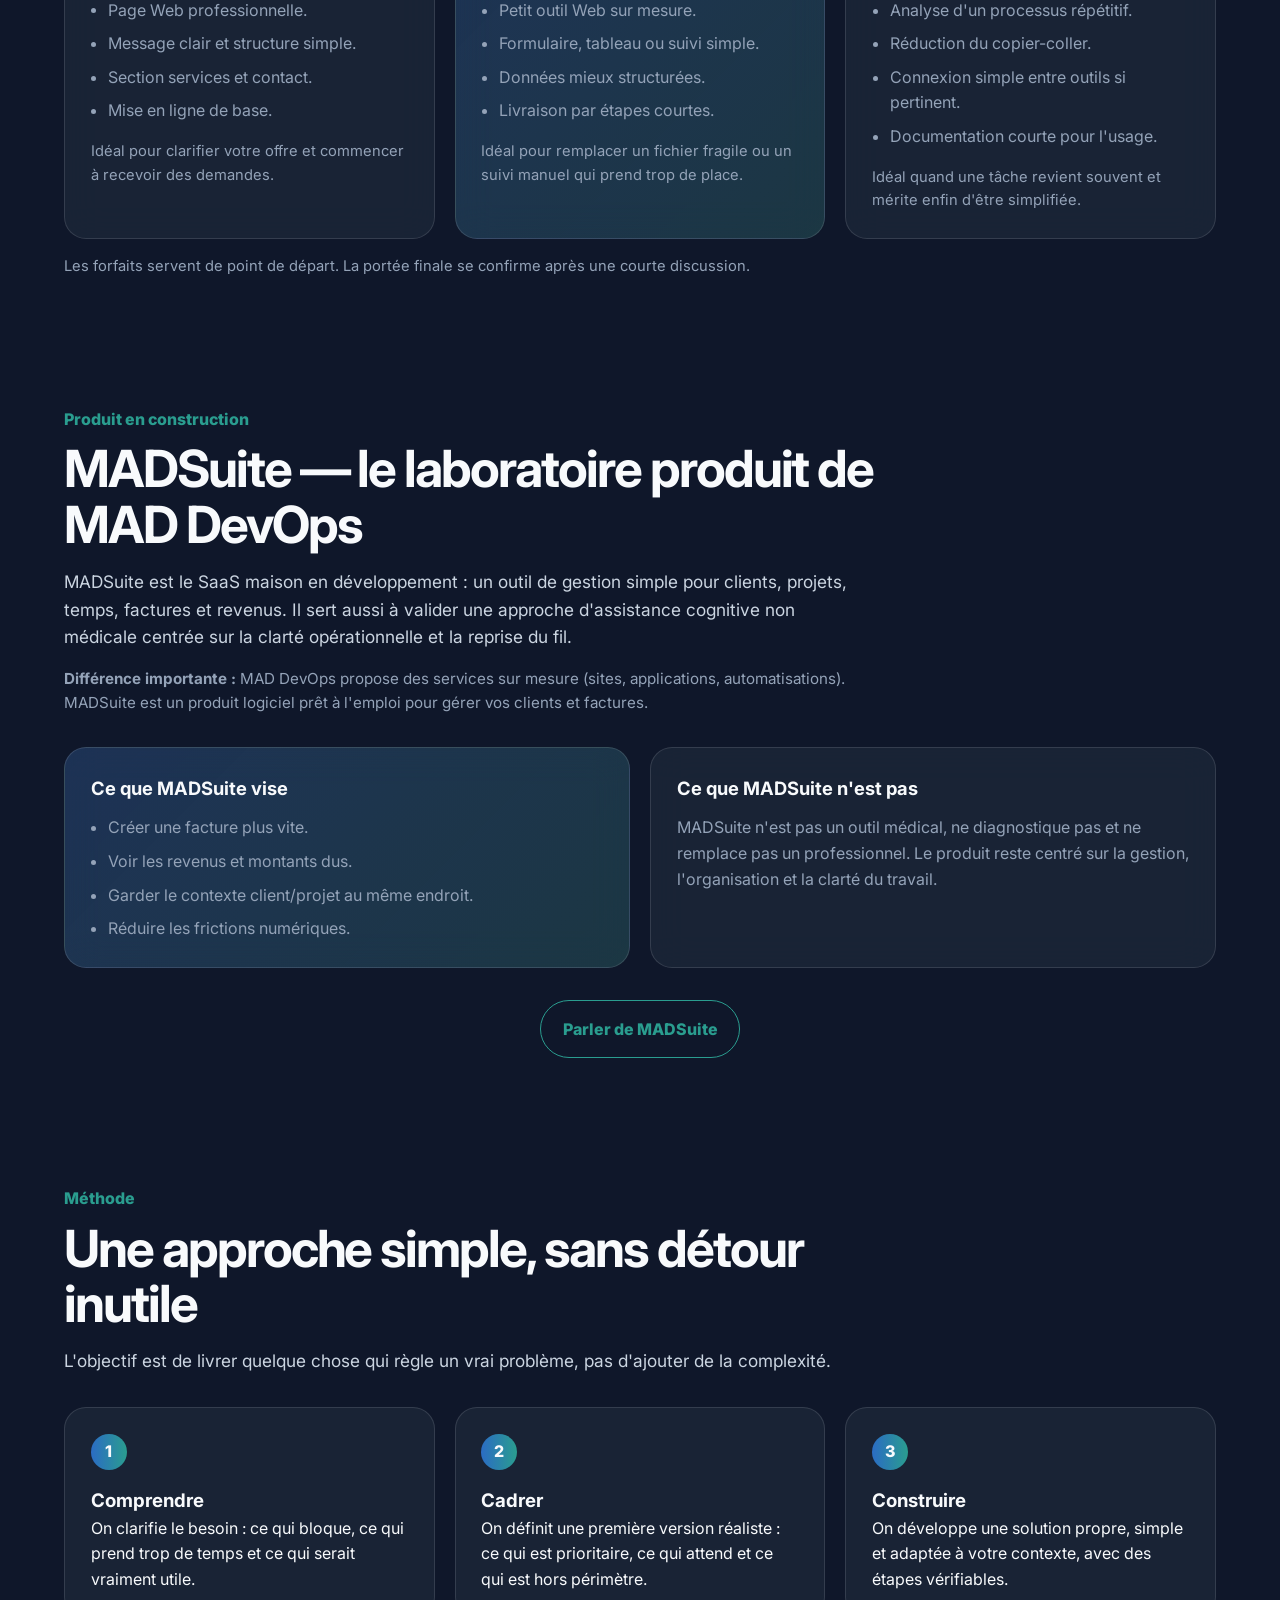
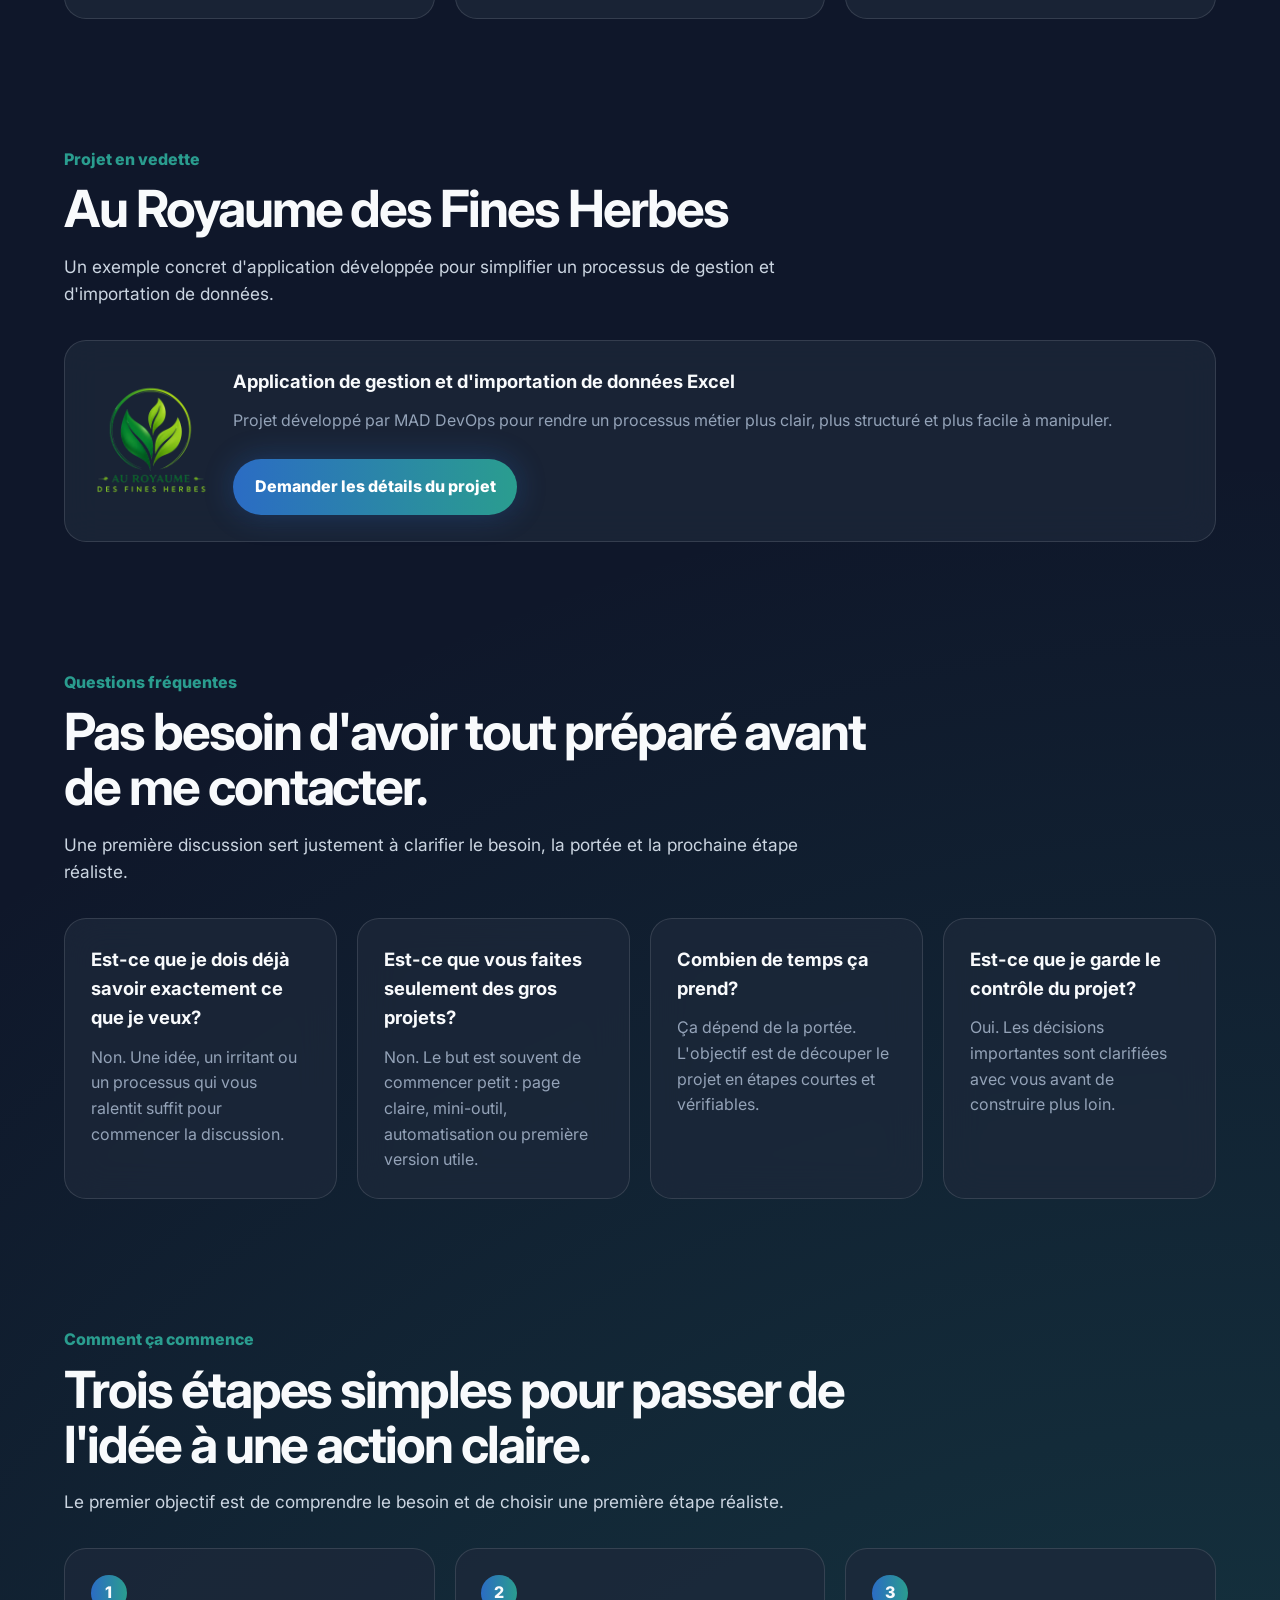
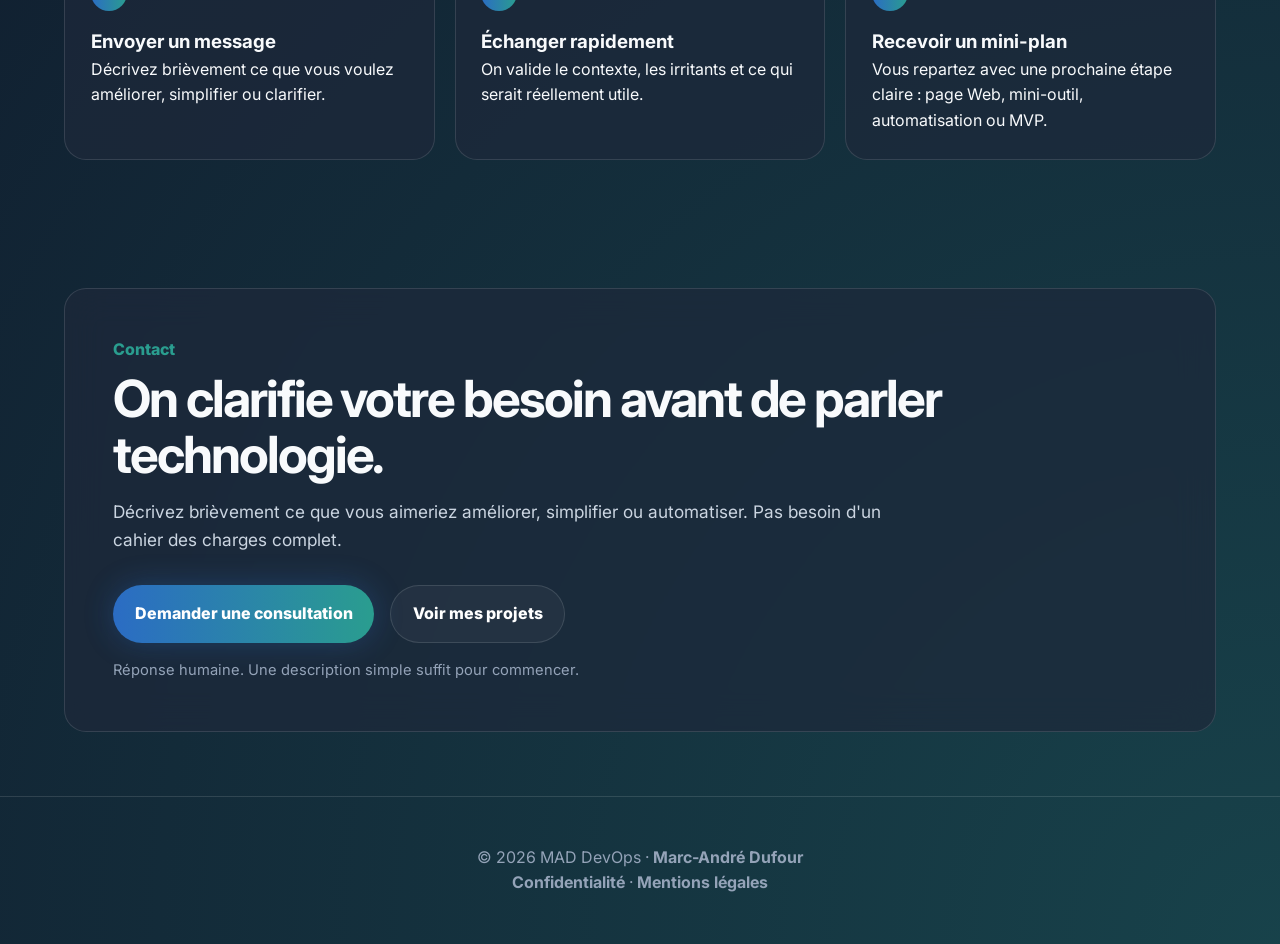
==== commit 3478f421: "perf(site): réduire le poids des images publiques" ====
--- a/index.html
+++ b/index.html
@@ -50,7 +50,7 @@
     <meta property="og:url" content="https://www.maddevops.com/" />
     <meta
       property="og:image"
-      content="https://www.maddevops.com/img/logo.png"
+      content="https://www.maddevops.com/img/logo.webp"
     />
     <meta property="og:locale" content="fr_CA" />
     <meta name="twitter:card" content="summary" />
@@ -64,9 +64,9 @@
     />
     <meta
       name="twitter:image"
-      content="https://www.maddevops.com/img/logo.png"
-    />
-    <link rel="icon" href="./img/logo.png" type="image/x-icon" />
+      content="https://www.maddevops.com/img/logo.webp"
+    />
+    <link rel="icon" href="./img/logo.webp" type="image/x-icon" />
     <link rel="preconnect" href="https://fonts.googleapis.com" />
     <link rel="preconnect" href="https://fonts.gstatic.com" crossorigin />
     <link
@@ -85,8 +85,11 @@
     <header class="site-header container">
       <nav class="nav" aria-label="Navigation principale">
         <a class="brand" href="/"
-          ><img src="./img/logo.png" alt="MAD DevOps — Accueil"
-        /></a>
+          ><img
+            src="./img/logo.webp"
+            alt="MAD DevOps — Accueil"
+            decoding="async"
+          width="1117" height="1117"></a>
         <button class="nav-toggle" type="button" aria-controls="main-navigation" aria-expanded="false" aria-label="Ouvrir le menu" data-nav-toggle>☰</button>
         <div class="nav-links" id="main-navigation">
           <a href="#pourquoi">Pourquoi</a><a href="#services">Services</a
@@ -390,10 +393,11 @@
         </div>
         <article class="card spotlight">
           <img
-            src="./img/projet/logo_sf.png"
+            src="./img/projet/logo_sf.webp"
             alt="Logo Au Royaume des Fines Herbes"
             loading="lazy"
-          />
+            decoding="async"
+          width="1024" height="1024">
           <div>
             <h3>Application de gestion et d'importation de données Excel</h3>
             <p>
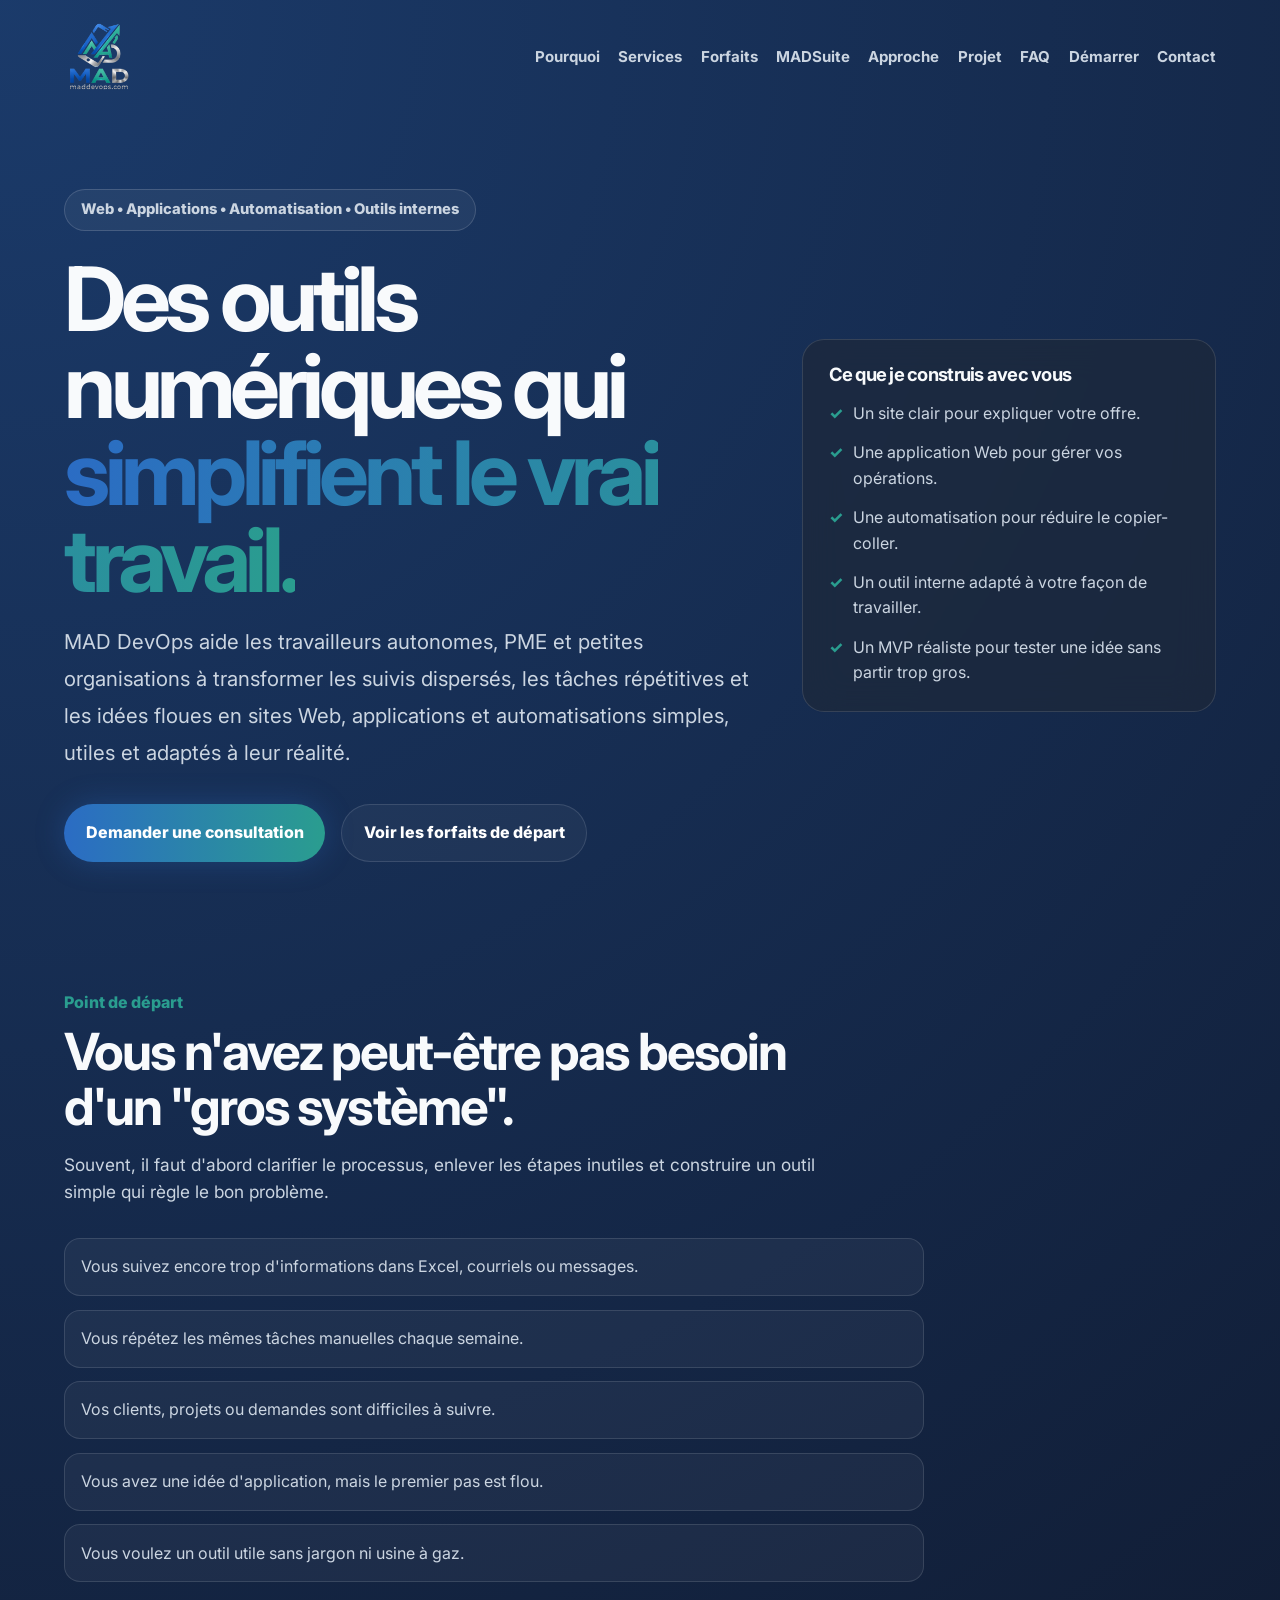
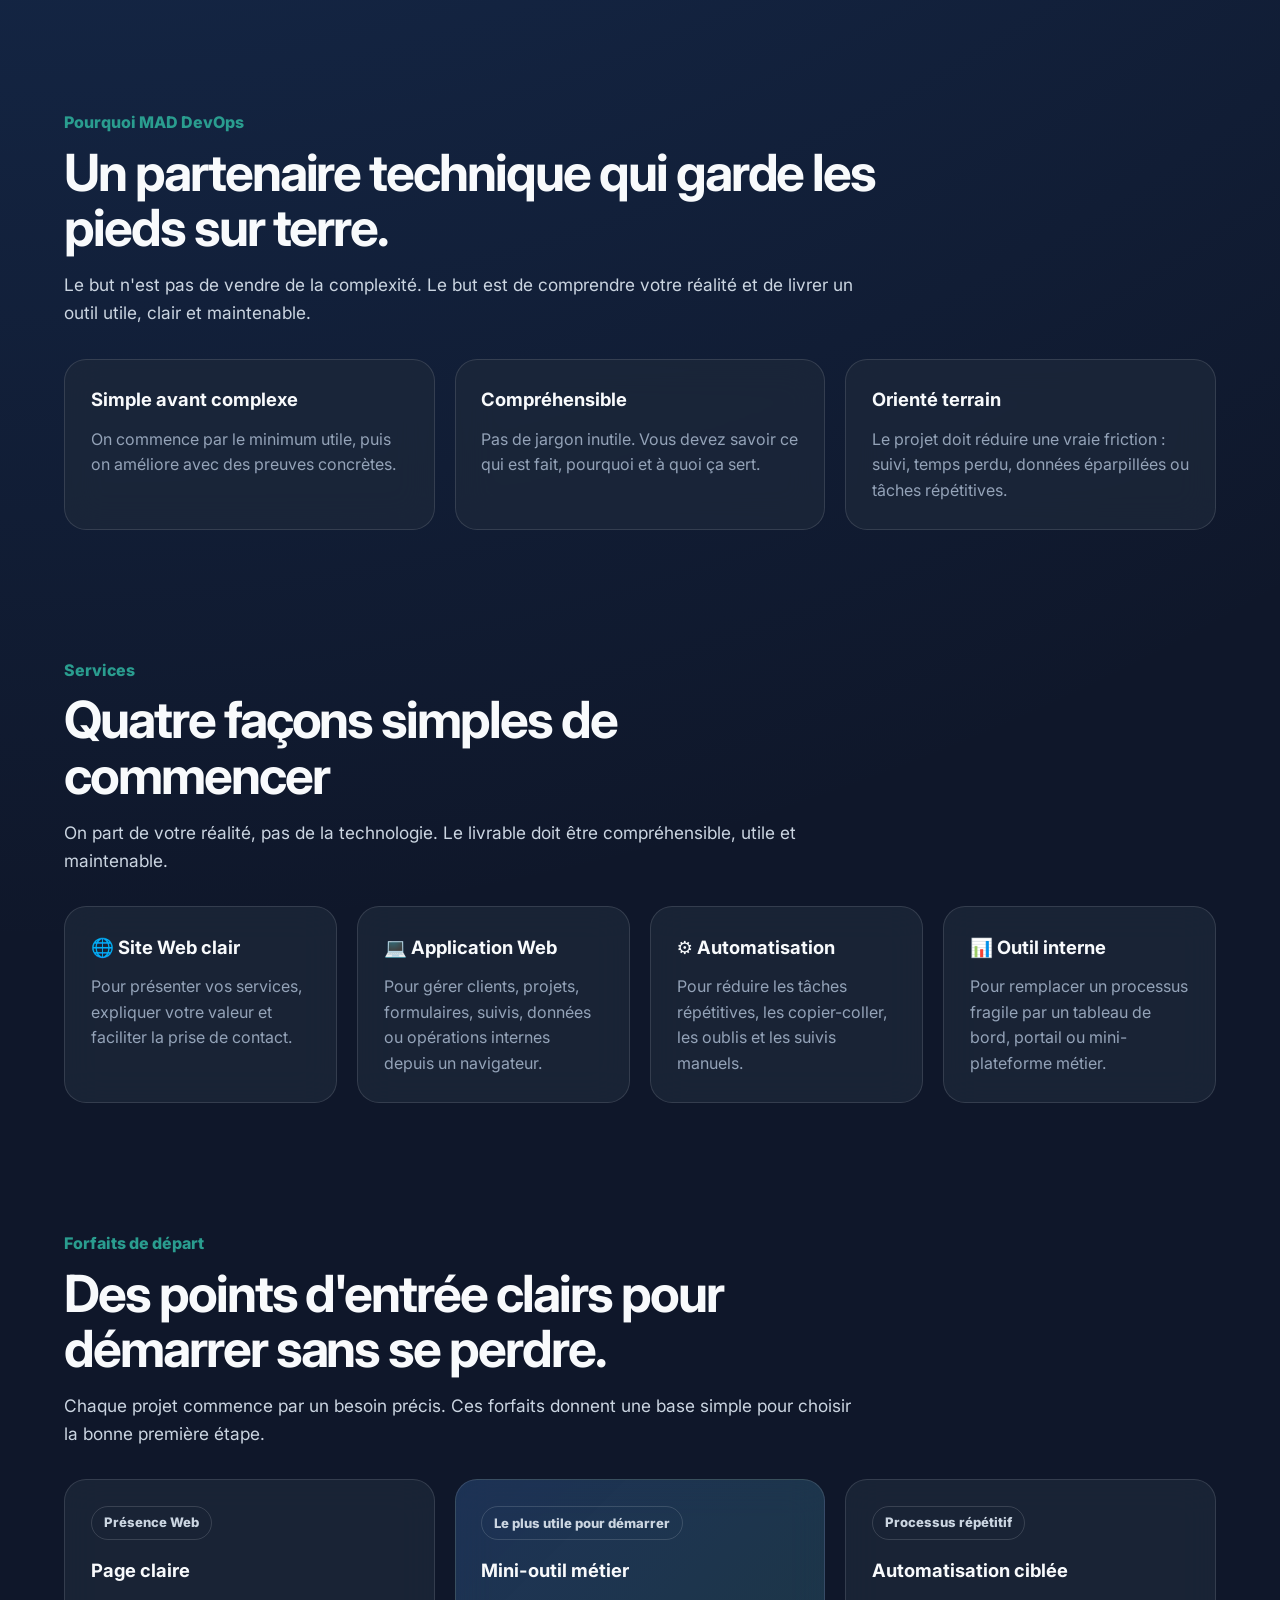
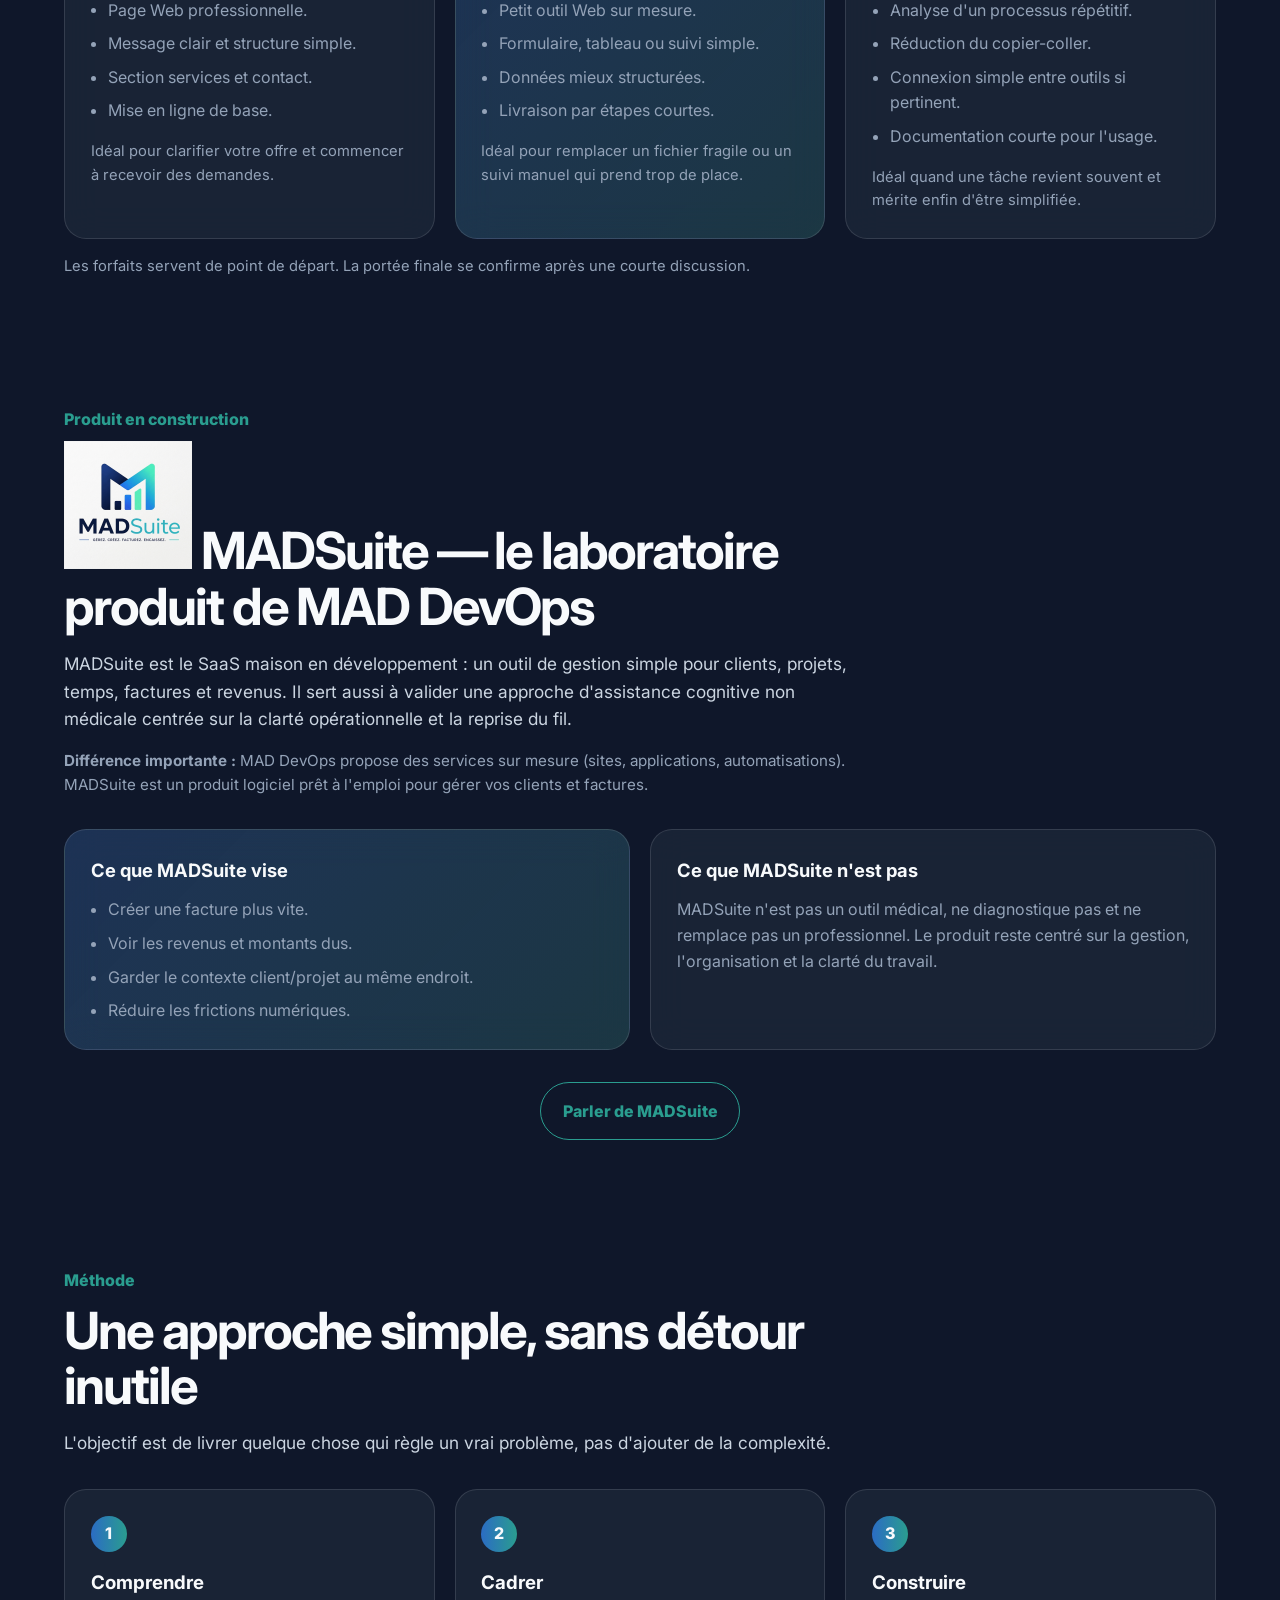
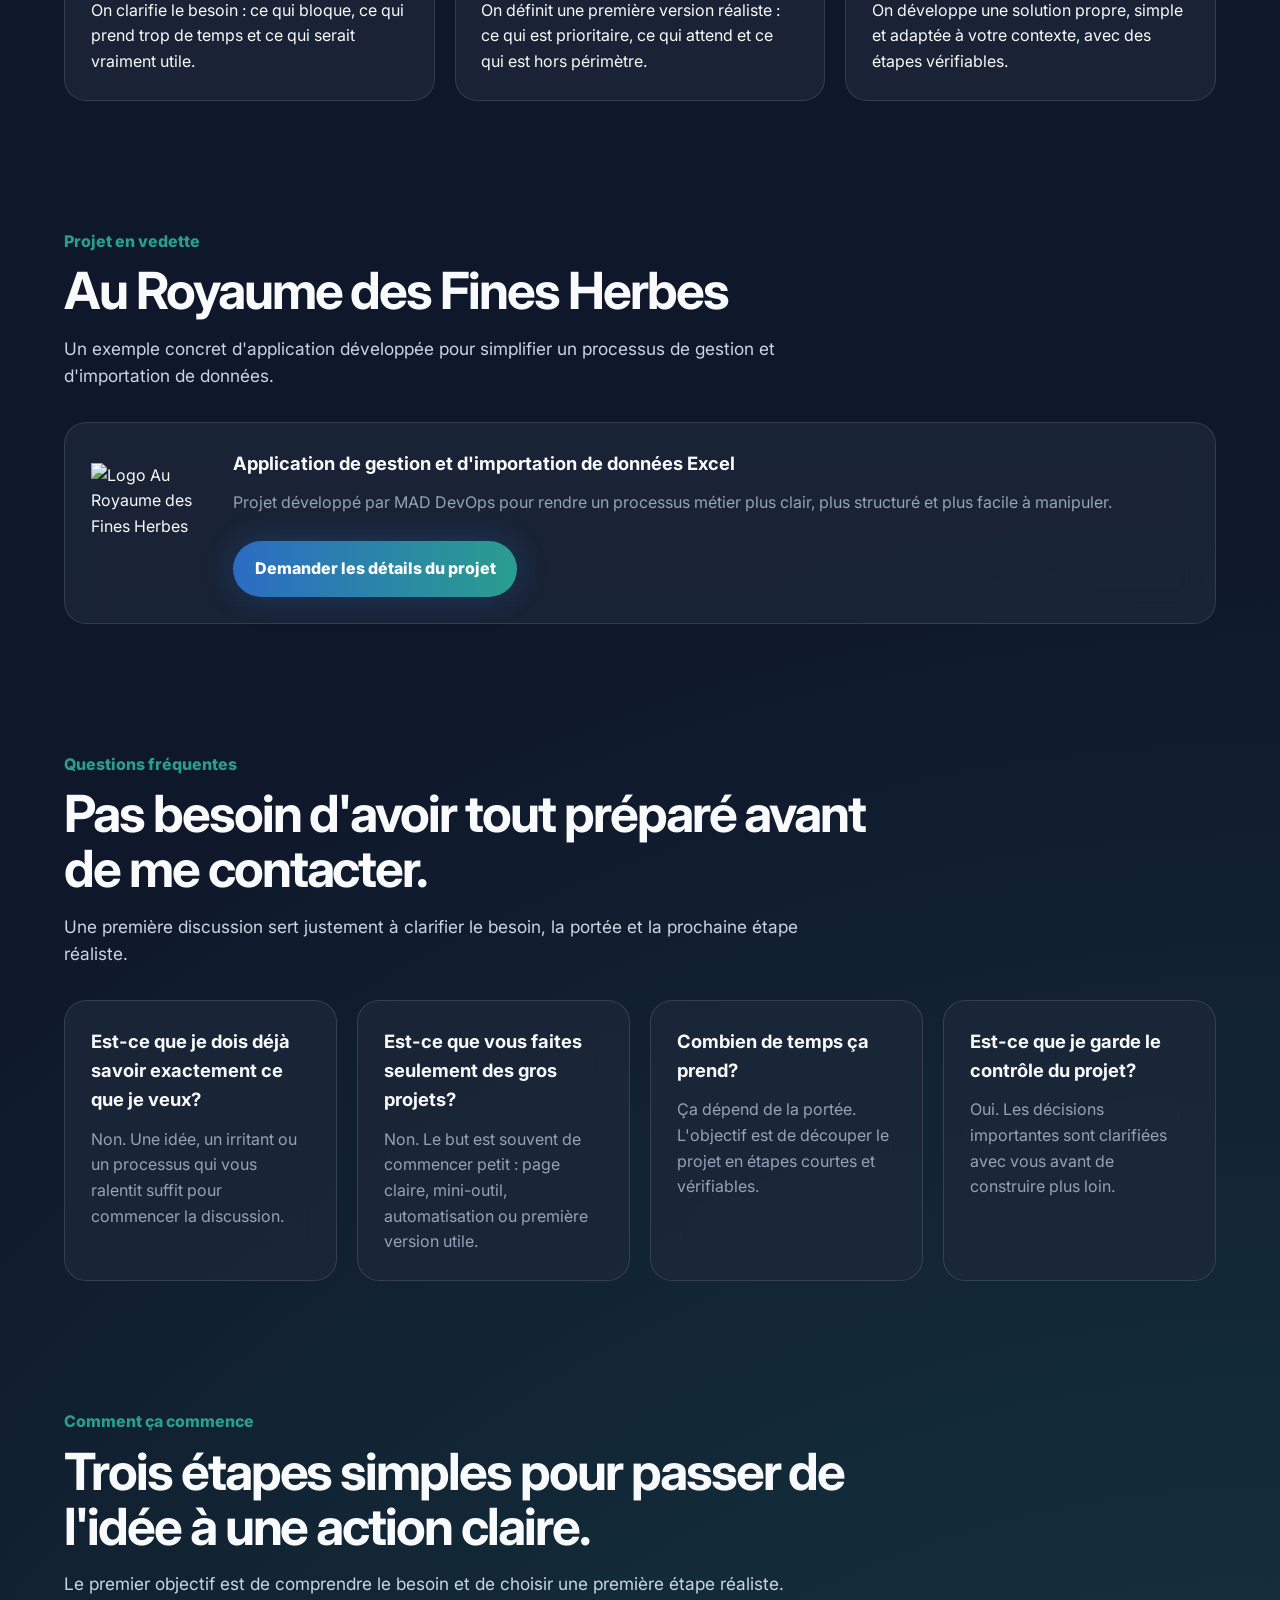
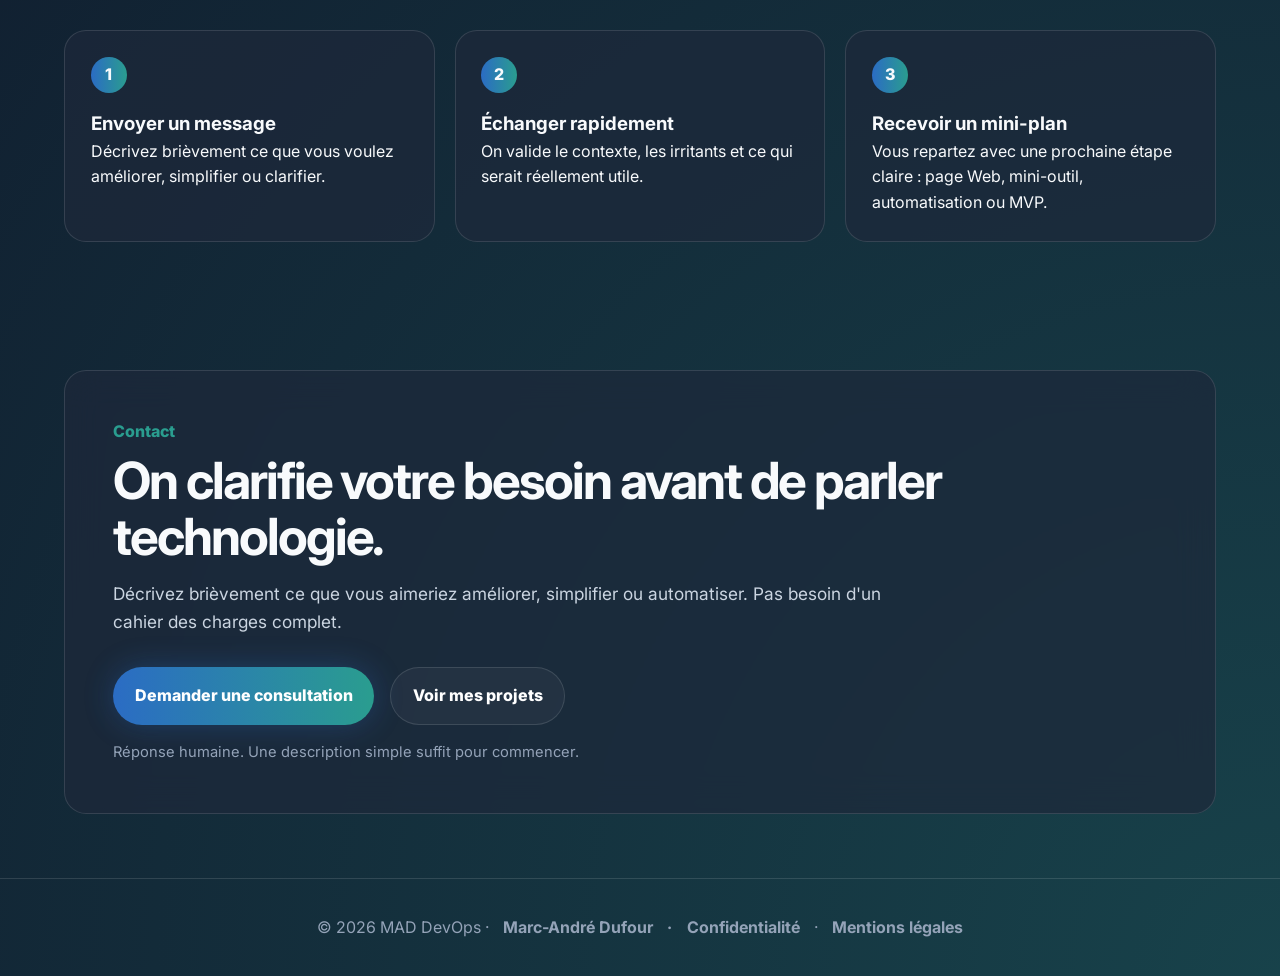
==== commit c9024a2b: "fix:img+smpttogo" ====
--- a/index.html
+++ b/index.html
@@ -66,7 +66,7 @@
       name="twitter:image"
       content="https://www.maddevops.com/img/logo.webp"
     />
-    <link rel="icon" href="./img/logo.webp" type="image/x-icon" />
+    <link rel="icon" href="./img/logo.webp" type="image/webp" />
     <link rel="preconnect" href="https://fonts.googleapis.com" />
     <link rel="preconnect" href="https://fonts.gstatic.com" crossorigin />
     <link
@@ -86,10 +86,10 @@
       <nav class="nav" aria-label="Navigation principale">
         <a class="brand" href="/"
           ><img
-            src="./img/logo.webp"
+            src="./img/logosylver_sf.png"
             alt="MAD DevOps — Accueil"
             decoding="async"
-          width="1117" height="1117"></a>
+          width="1024" height="1024"></a>
         <button class="nav-toggle" type="button" aria-controls="main-navigation" aria-expanded="false" aria-label="Ouvrir le menu" data-nav-toggle>☰</button>
         <div class="nav-links" id="main-navigation">
           <a href="#pourquoi">Pourquoi</a><a href="#services">Services</a
@@ -304,11 +304,19 @@
       </section>
       <section class="container" id="madsuite" aria-labelledby="madsuite-title">
         <div class="section-heading">
+          
           <p class="section-kicker">Produit en construction</p>
           <h2 id="madsuite-title">
+            <img
+            src="./img/projet/logomadsuite.png"
+            alt="Logo MADSuite"
+            loading="lazy"
+            decoding="async"
+            width="128" height="128">
             MADSuite — le laboratoire produit de MAD DevOps
           </h2>
           <p class="section-text">
+            
             MADSuite est le SaaS maison en développement : un outil de gestion
             simple pour clients, projets, temps, factures et revenus. Il sert
             aussi à valider une approche d'assistance cognitive non médicale
--- a/assets/css/layout.css
+++ b/assets/css/layout.css
@@ -53,6 +53,39 @@
 .nav-links a:hover {
   color: var(--white);
 }
+
+.site-footer {
+  display: flex;
+  flex-wrap: wrap;
+  justify-content: center;
+  align-items: center;
+  gap: 0.35rem 0.9rem;
+  text-align: center;
+  padding: 2.25rem 1rem;
+  color: var(--muted-soft);
+  border-top: 1px solid var(--border);
+}
+.site-footer br {
+  display: none;
+}
+.site-footer a {
+  color: inherit;
+  text-decoration: none;
+  font-weight: 700;
+  white-space: nowrap;
+}
+.site-footer a:hover {
+  color: var(--white);
+  text-decoration: underline;
+}
+.site-footer a[href="./confidentialite.html"]::before {
+  content: "·";
+  display: inline-block;
+  margin-right: 0.9rem;
+  color: var(--muted-soft);
+  text-decoration: none;
+}
+
 @media (max-width: 860px) {
   .nav {
     align-items: center;
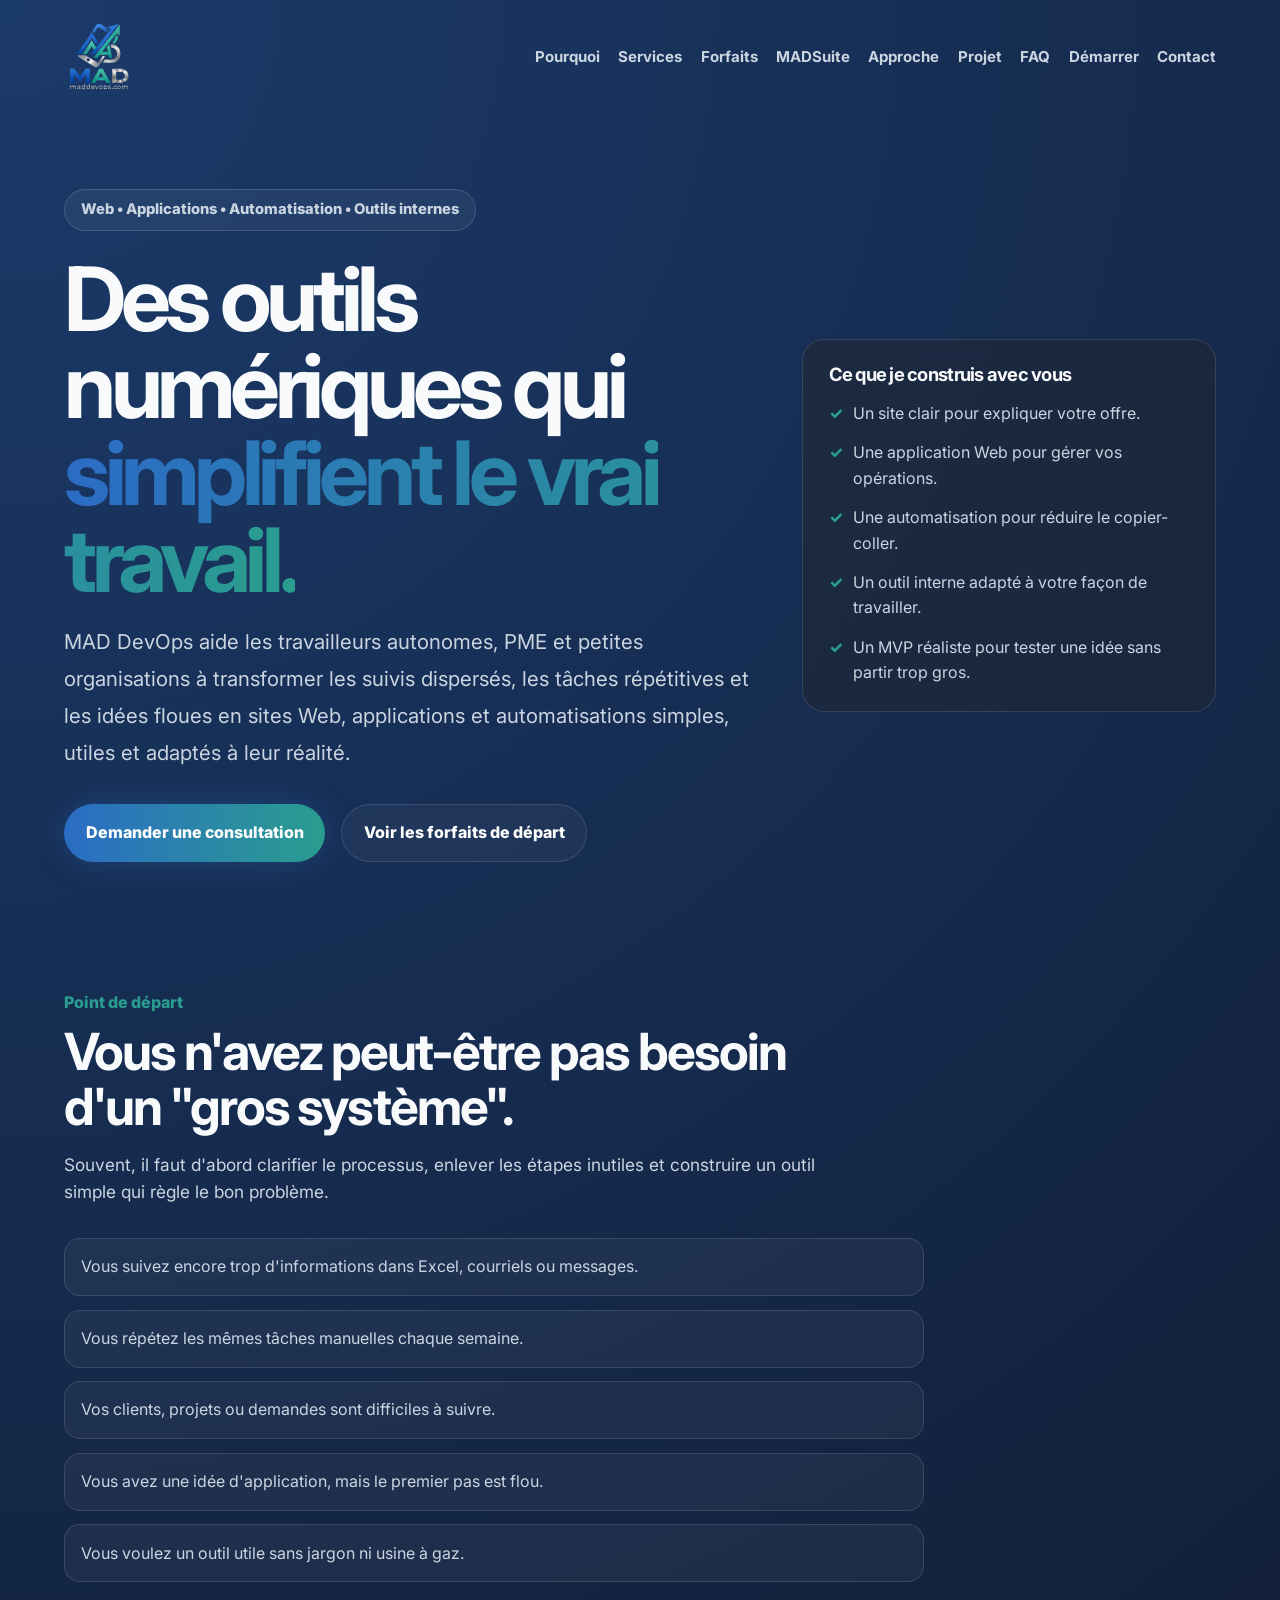
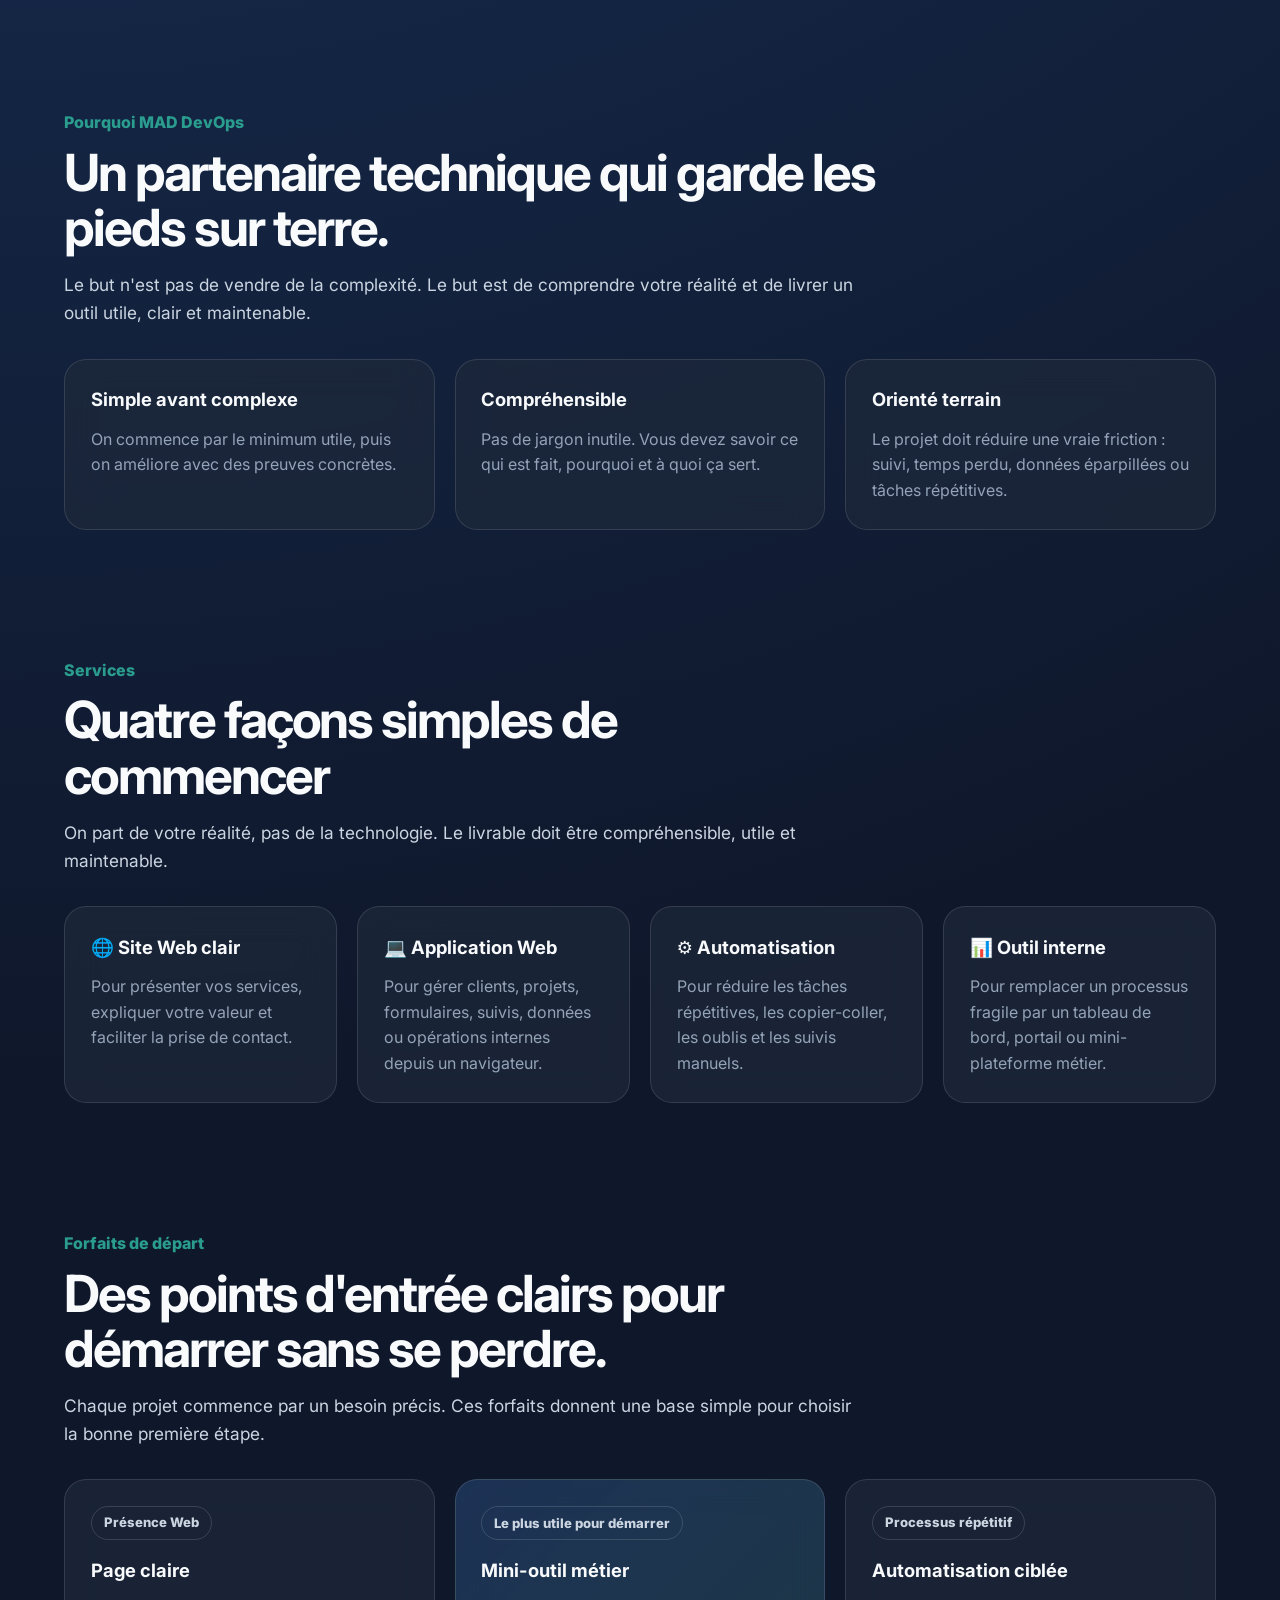
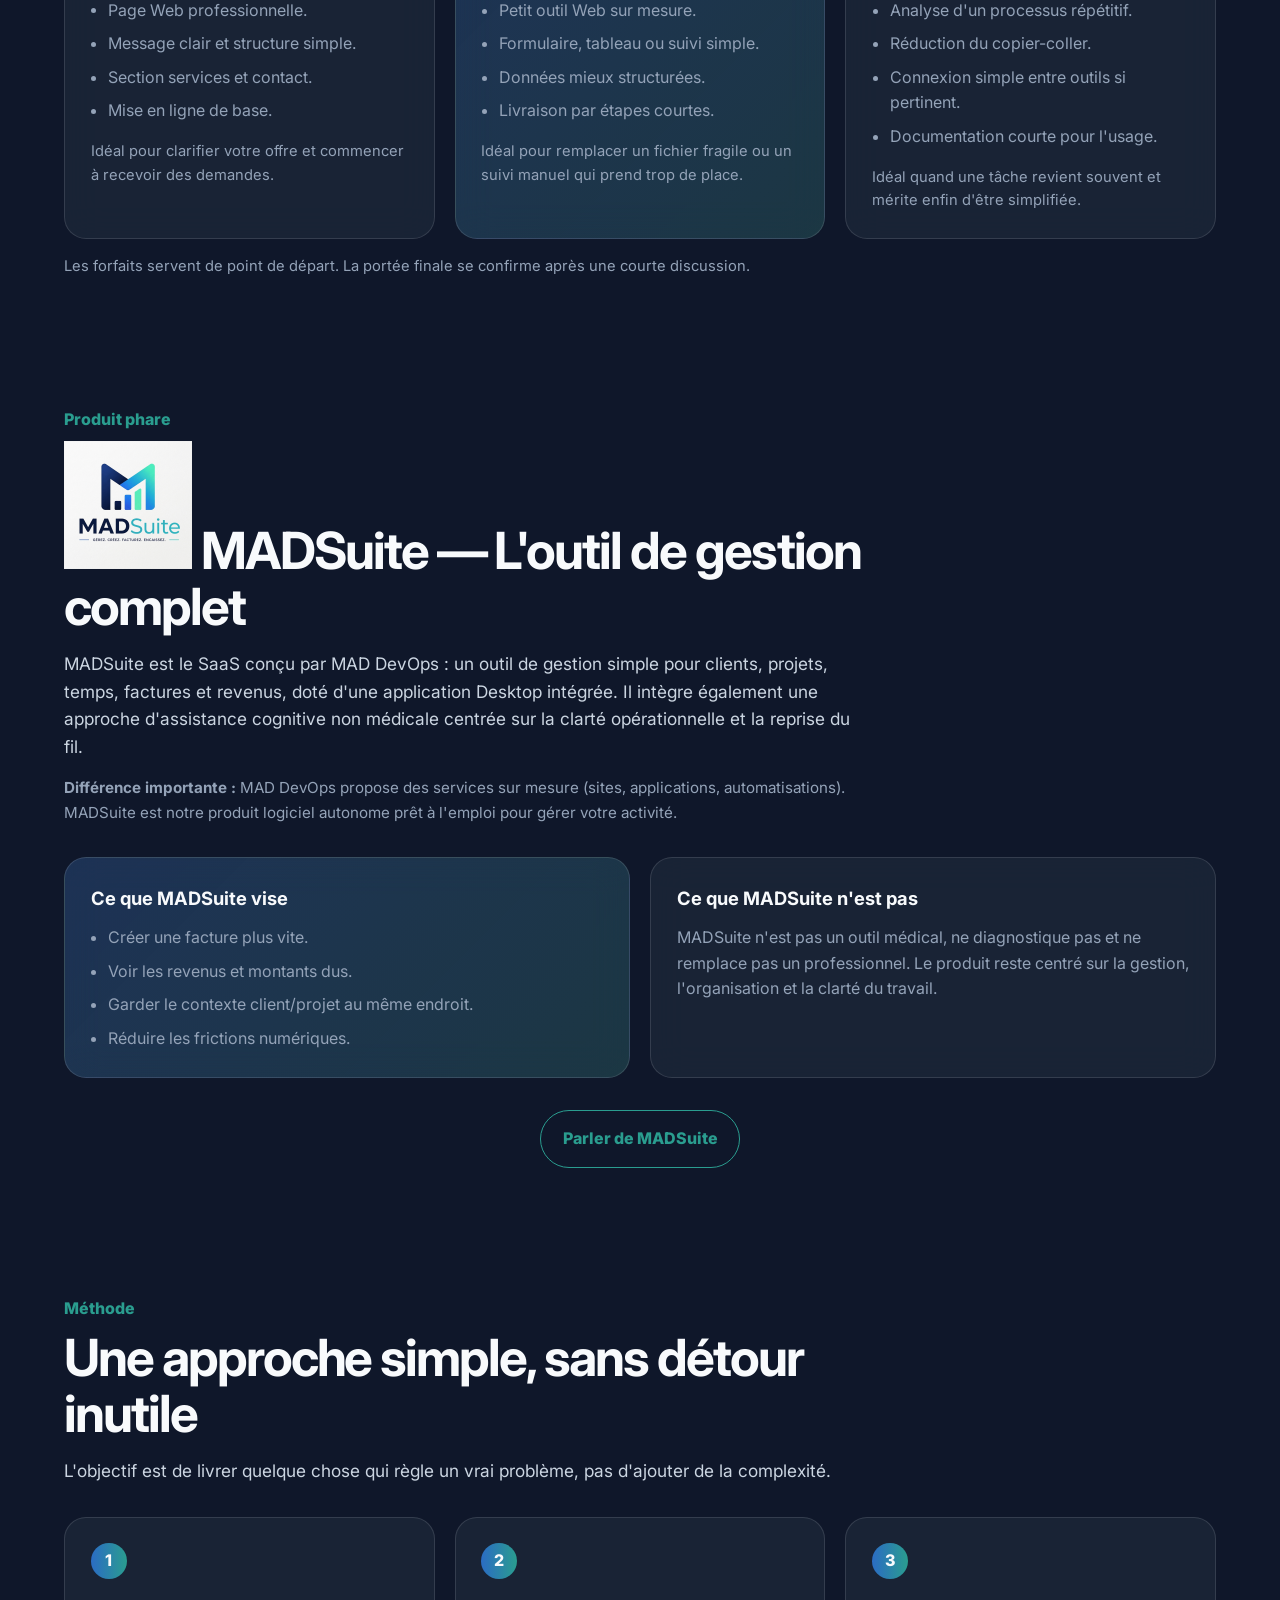
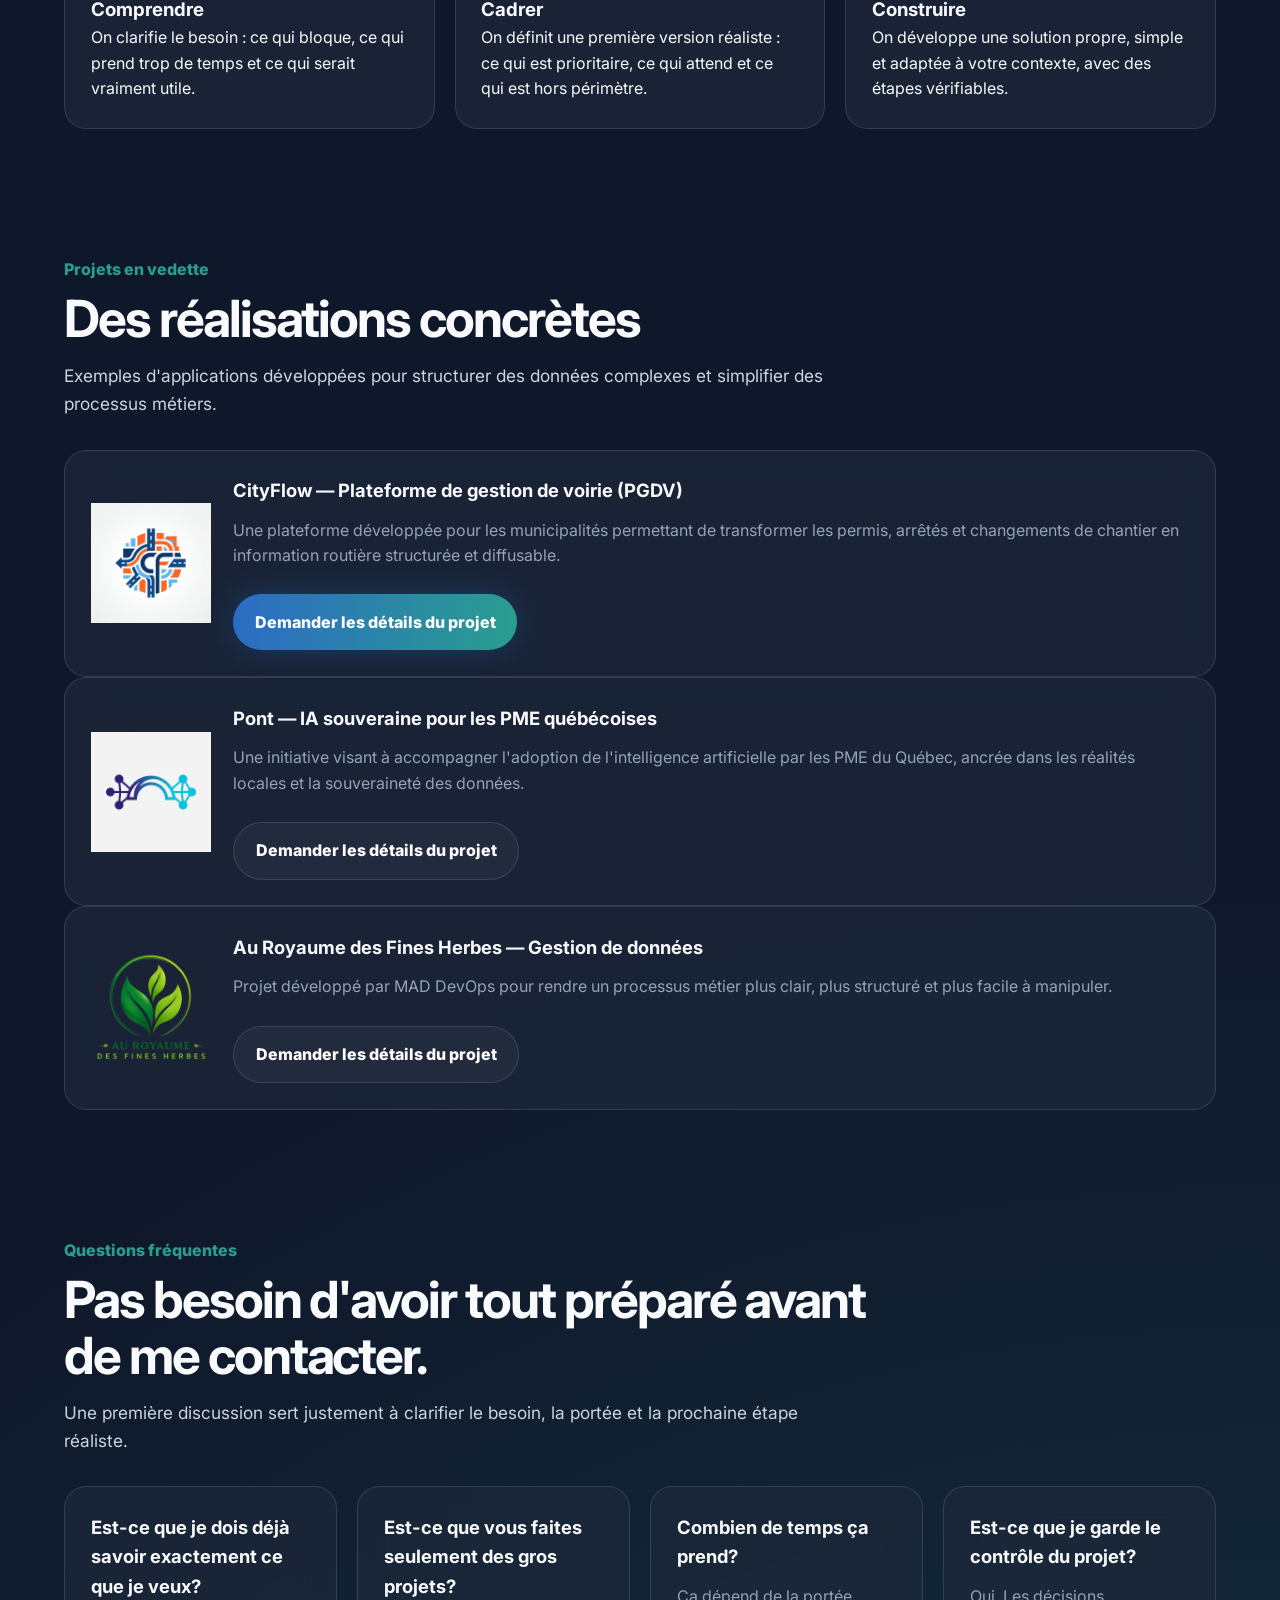
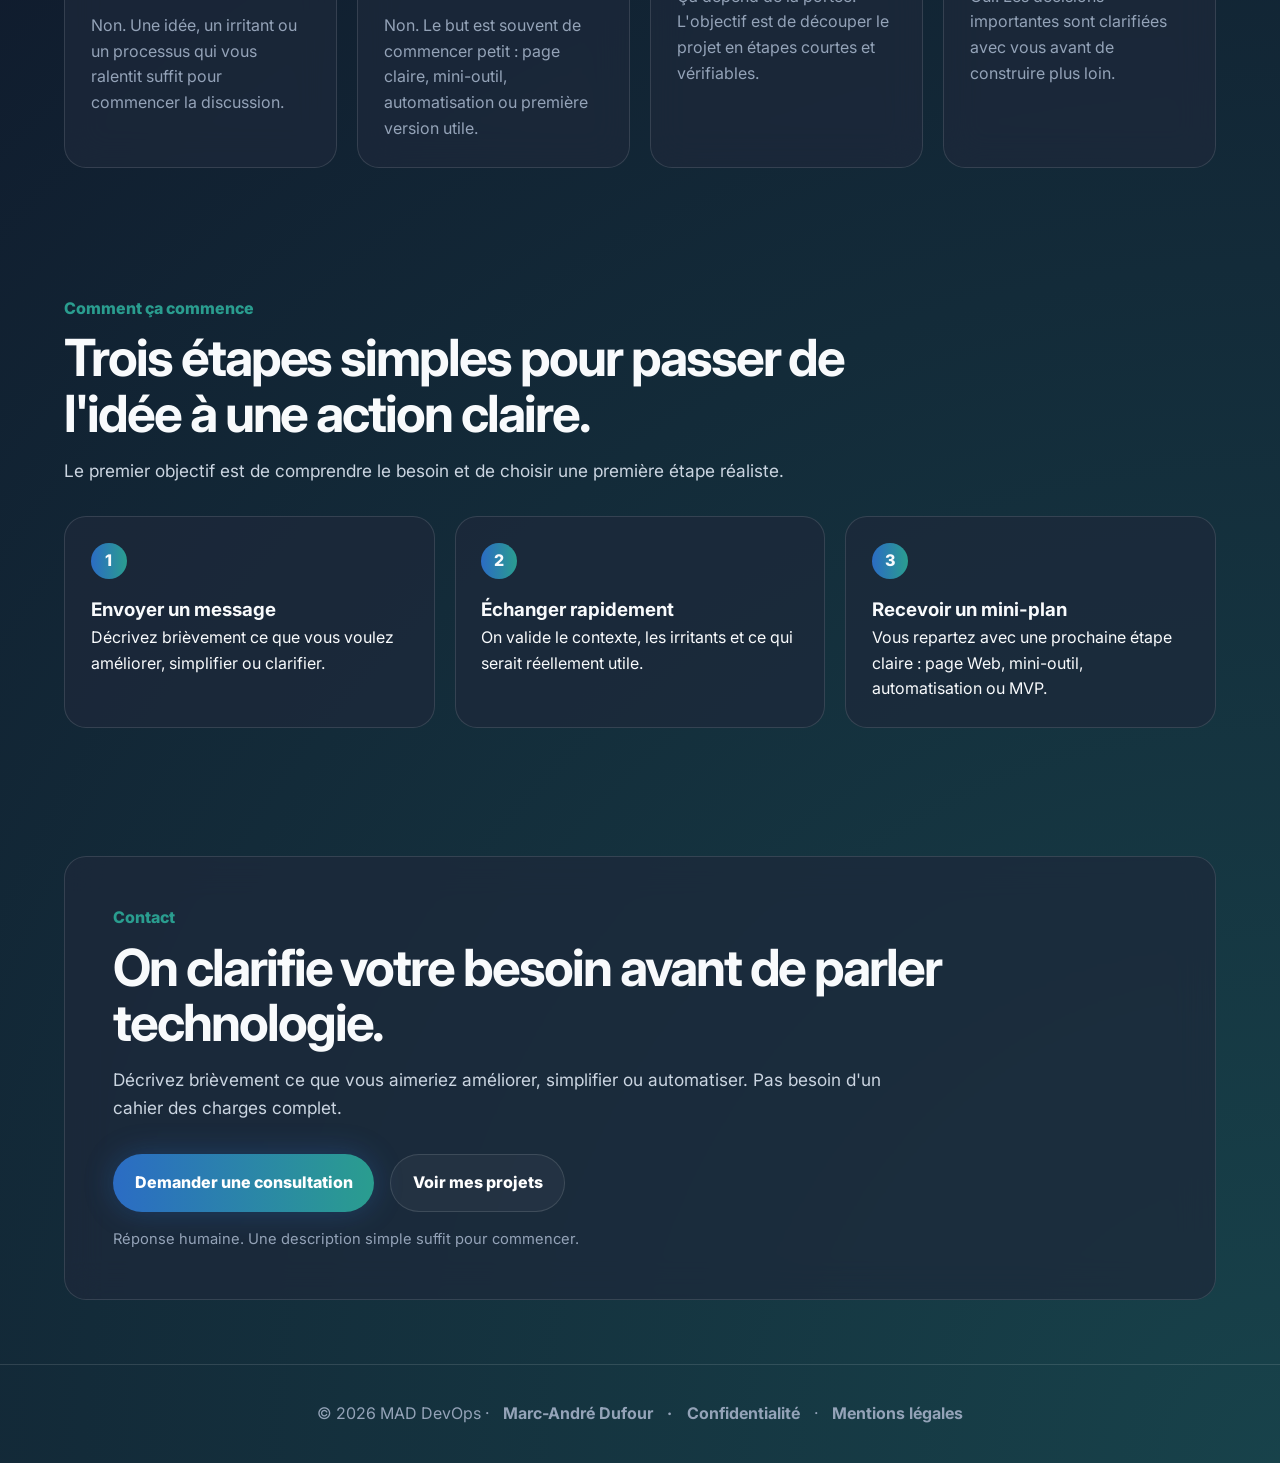
==== commit 0088034f: "chore(site): reconcile local and VPS website assets" ====
--- a/index.html
+++ b/index.html
@@ -305,7 +305,7 @@
       <section class="container" id="madsuite" aria-labelledby="madsuite-title">
         <div class="section-heading">
           
-          <p class="section-kicker">Produit en construction</p>
+          <p class="section-kicker">Produit phare</p>
           <h2 id="madsuite-title">
             <img
             src="./img/projet/logomadsuite.png"
@@ -313,20 +313,18 @@
             loading="lazy"
             decoding="async"
             width="128" height="128">
-            MADSuite — le laboratoire produit de MAD DevOps
-          </h2>
-          <p class="section-text">
-            
-            MADSuite est le SaaS maison en développement : un outil de gestion
-            simple pour clients, projets, temps, factures et revenus. Il sert
-            aussi à valider une approche d'assistance cognitive non médicale
-            centrée sur la clarté opérationnelle et la reprise du fil.
+            MADSuite — L'outil de gestion complet
+          </h2>
+          <p class="section-text">
+            MADSuite est le SaaS conçu par MAD DevOps : un outil de gestion
+            simple pour clients, projets, temps, factures et revenus, doté d'une
+            application Desktop intégrée. Il intègre également une approche d'assistance
+            cognitive non médicale centrée sur la clarté opérationnelle et la reprise du fil.
           </p>
           <p class="disclaimer-note">
             <strong>Différence importante :</strong> MAD DevOps propose des
             services sur mesure (sites, applications, automatisations). MADSuite
-            est un produit logiciel prêt à l'emploi pour gérer vos clients et
-            factures.
+            est notre produit logiciel autonome prêt à l'emploi pour gérer votre activité.
           </p>
         </div>
         <div class="grid">
@@ -392,13 +390,56 @@
       </section>
       <section class="container" id="projet" aria-labelledby="projet-title">
         <div class="section-heading">
-          <p class="section-kicker">Projet en vedette</p>
-          <h2 id="projet-title">Au Royaume des Fines Herbes</h2>
-          <p class="section-text">
-            Un exemple concret d'application développée pour simplifier un
-            processus de gestion et d'importation de données.
-          </p>
-        </div>
+          <p class="section-kicker">Projets en vedette</p>
+          <h2 id="projet-title">Des réalisations concrètes</h2>
+          <p class="section-text">
+            Exemples d'applications développées pour structurer des données complexes et simplifier des processus métiers.
+          </p>
+        </div>
+
+        <article class="card spotlight">
+          <img
+            src="./img/projet/cityflow_logo.jpg"
+            alt="Logo CityFlow"
+            loading="lazy"
+            decoding="async"
+          width="1024" height="1024">
+          <div>
+            <h3>CityFlow — Plateforme de gestion de voirie (PGDV)</h3>
+            <p>
+              Une plateforme développée pour les municipalités permettant de transformer les permis, arrêtés et changements de chantier en information routière structurée et diffusable.
+            </p>
+            <br /><a
+              class="btn btn-primary"
+              href="./contact.html?project=cityflow"
+              data-tracking-cta="project_cityflow"
+              >Demander les détails du projet</a
+            >
+          </div>
+        </article>
+
+        <article class="card spotlight">
+          <img
+            src="./img/projet/pont_logo.jpg"
+            alt="Logo Pont"
+            loading="lazy"
+            decoding="async"
+          width="1024" height="1024">
+          <div>
+            <h3>Pont — IA souveraine pour les PME québécoises</h3>
+            <p>
+              Une initiative visant à accompagner l'adoption de l'intelligence artificielle
+              par les PME du Québec, ancrée dans les réalités locales et la souveraineté des données.
+            </p>
+            <br /><a
+              class="btn btn-secondary"
+              href="./contact.html?project=pont"
+              data-tracking-cta="project_pont"
+              >Demander les détails du projet</a
+            >
+          </div>
+        </article>
+
         <article class="card spotlight">
           <img
             src="./img/projet/logo_sf.webp"
@@ -407,15 +448,15 @@
             decoding="async"
           width="1024" height="1024">
           <div>
-            <h3>Application de gestion et d'importation de données Excel</h3>
+            <h3>Au Royaume des Fines Herbes — Gestion de données</h3>
             <p>
               Projet développé par MAD DevOps pour rendre un processus métier
               plus clair, plus structuré et plus facile à manipuler.
             </p>
             <br /><a
-              class="btn btn-primary"
+              class="btn btn-secondary"
               href="./contact.html?project=fines-herbes"
-              data-tracking-cta="project"
+              data-tracking-cta="project_fines_herbes"
               >Demander les détails du projet</a
             >
           </div>
